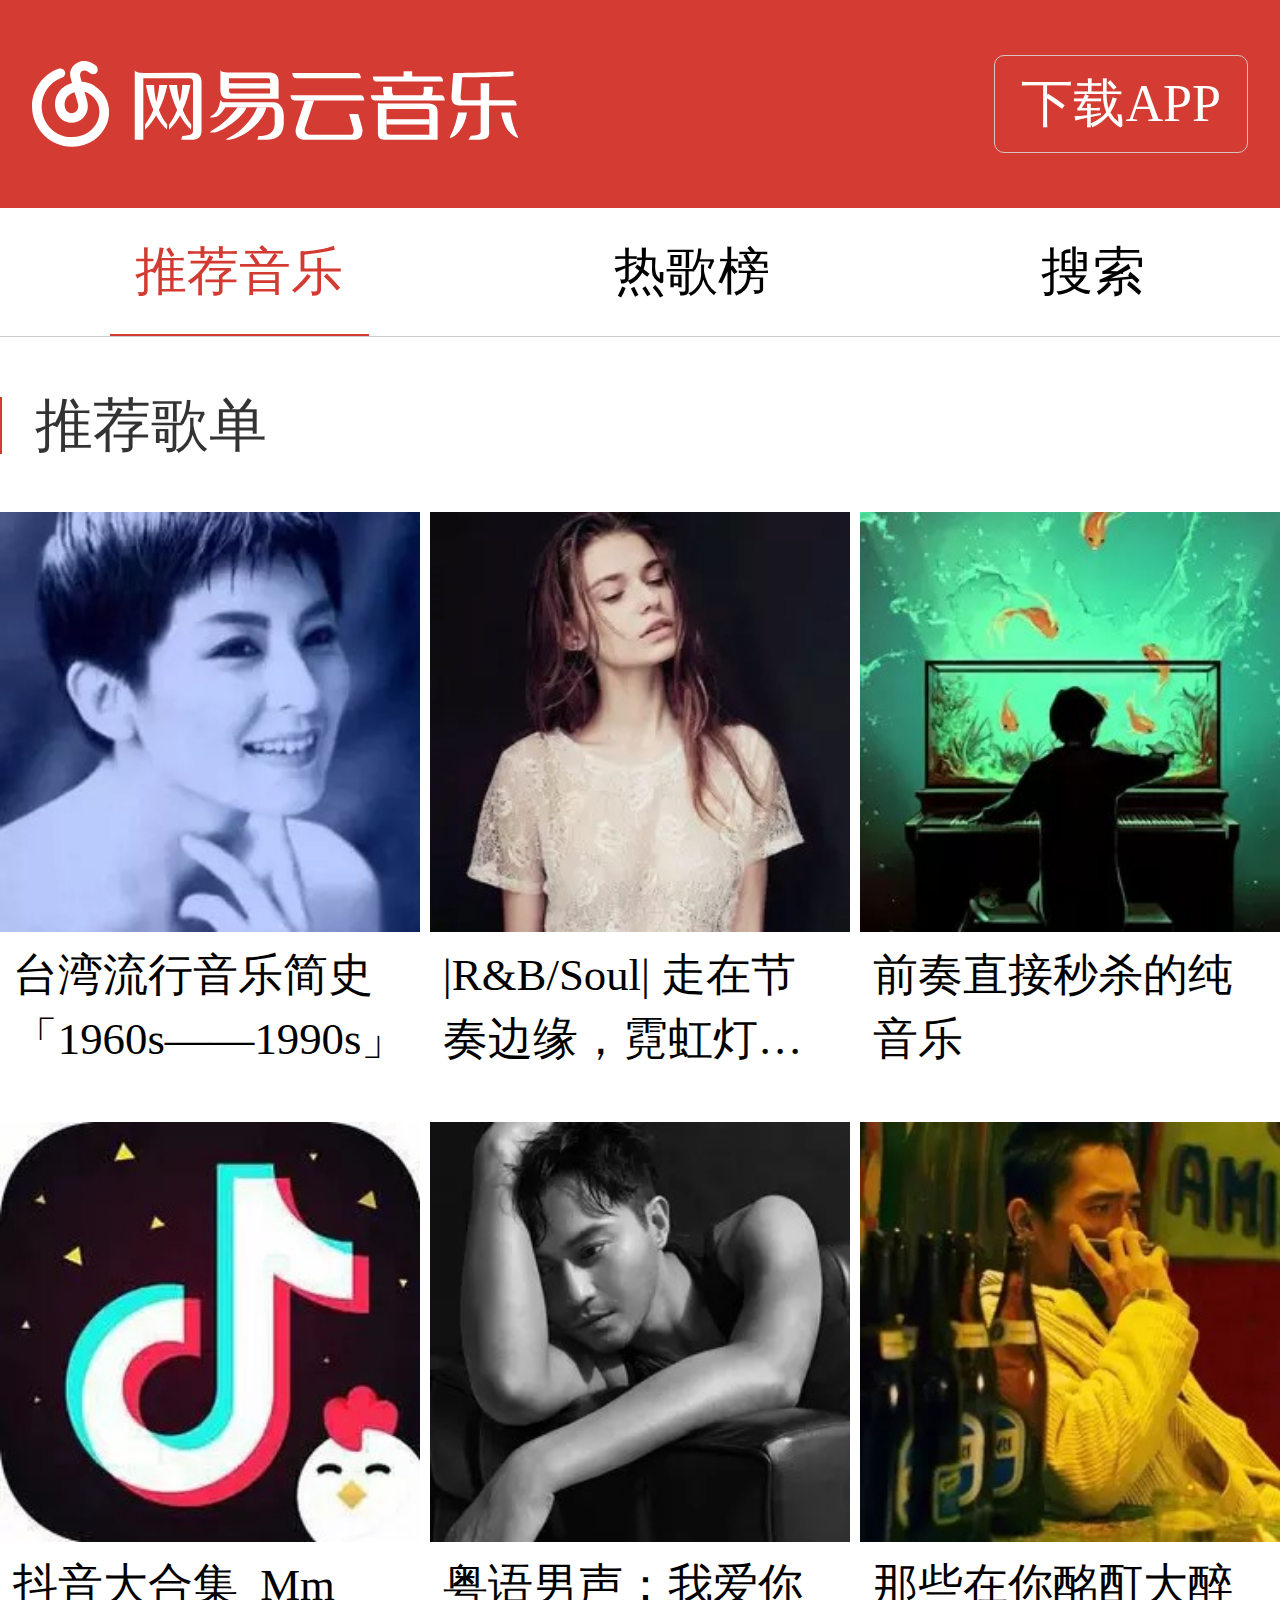
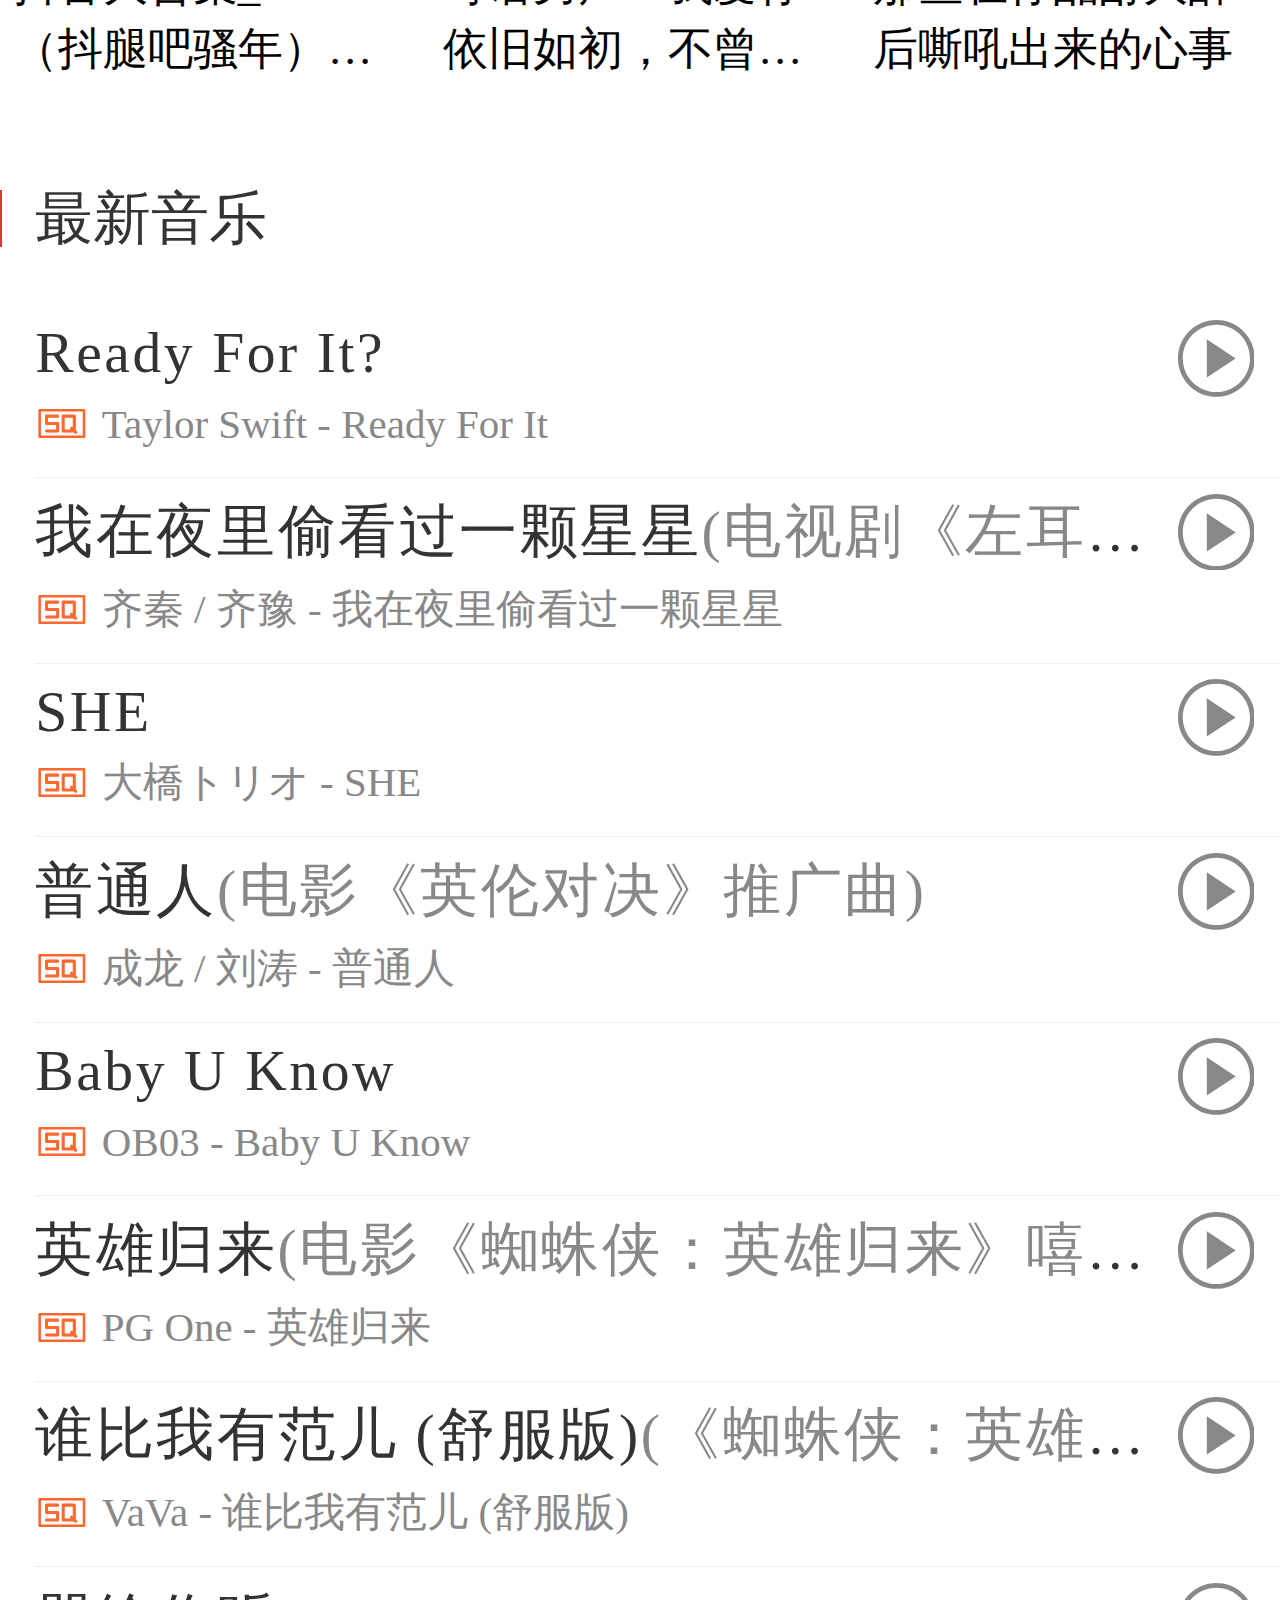
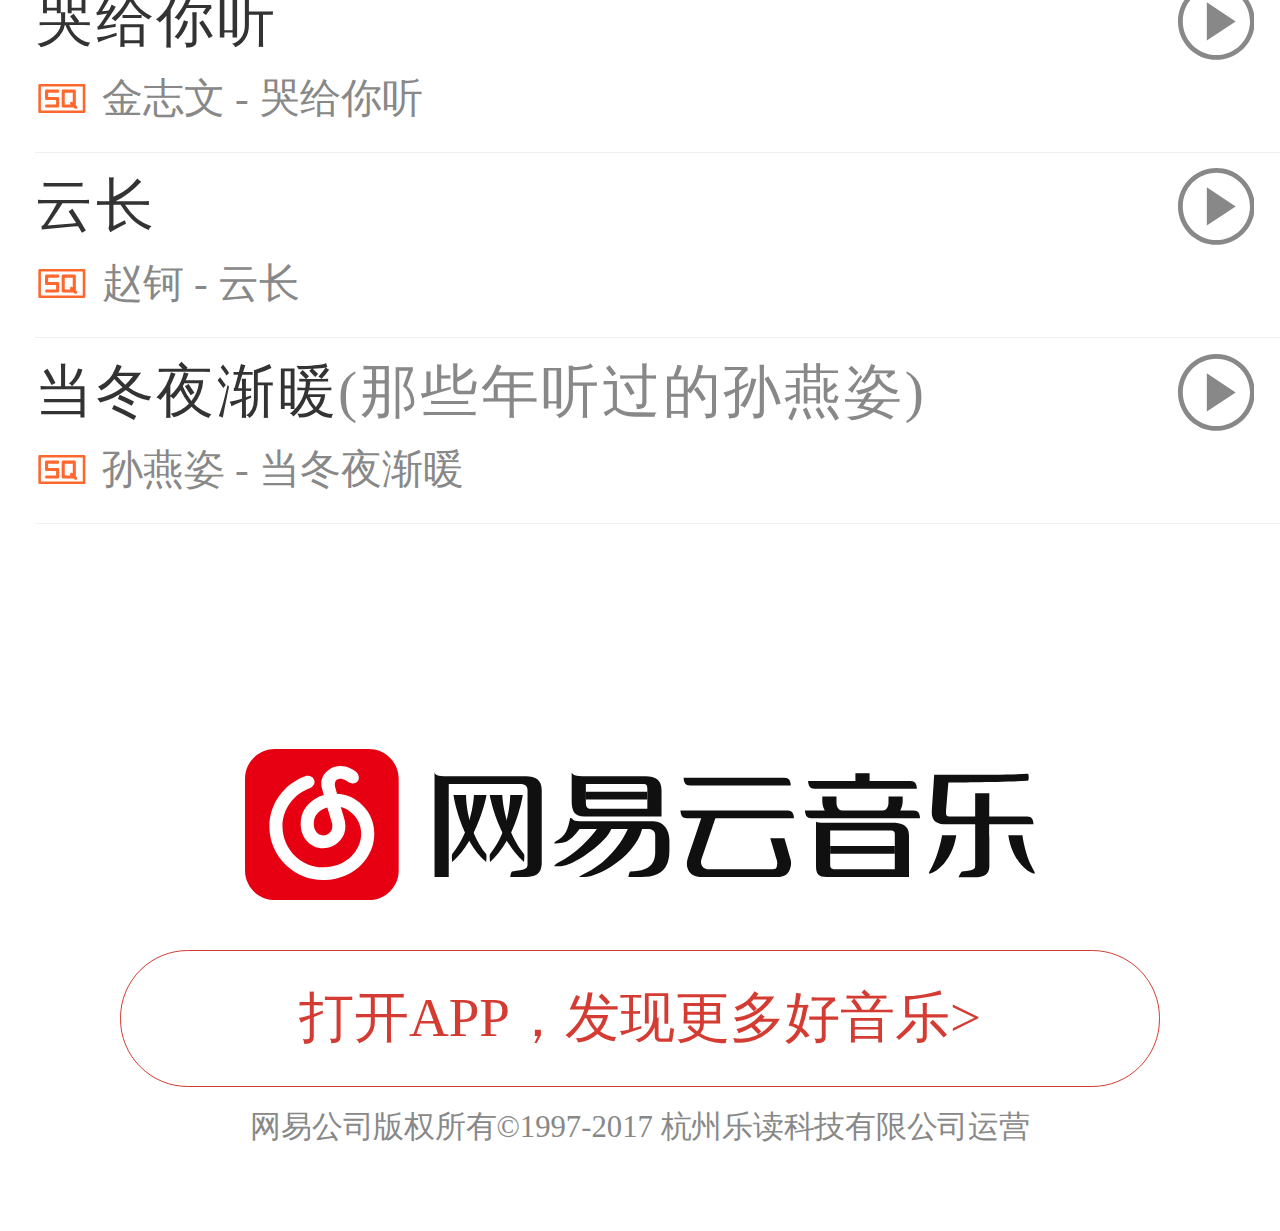
==== index/index.html @ 451f6887 "no jquery cdn" ====
<!DOCTYPE html>
<html lang="en">
<head>
    <meta charset="UTF-8">
    <meta name="viewport" content="width=device-width, initial-scale=1.0,user-scalable=no">
    <meta http-equiv="X-UA-Compatible" content="ie=edge">
    <title>music-app</title>
    <link rel="stylesheet" href="./index.css">
</head>
<body>
    <header>
    <div class="hometop">
        <svg class="topsvg" xmlns="http://www.w3.org/2000/svg" viewBox="0 0 284 50" data-reactid="6"><g fill="#fff" data-reactid="7"><path d="m36.37 14.412c-2.115-1.367-4.707-2.117-7.377-2.251l-.595-2.174.018.021c-.023-.064-.043-.127-.063-.189l-.176-.643c-.406-1.86.333-2.748.713-3.067.064-.048.131-.097.204-.145 1.74-1.154 4.218.695 4.357.804 1.1 1.055 3.112 1.315 4.198.236 1.098-1.091.836-3.132-.261-4.223-1.708-1.698-6.95-4.426-11.41-1.467-4.01 2.659-4.09 6.402-3.431 8.565l.8 2.927c-1.339.383-2.624.933-3.797 1.647-4.391 2.676-6.594 7.192-6.04 12.391.564 5.335 4.575 9.208 9.536 9.208 5.267 0 9.551-4.262 9.551-9.501-.071-1.251-.057-1.236-.226-2.354-.165-1.091-1.783-6.218-1.783-6.218.994.229 1.923.602 2.725 1.12 9.06 5.856 5.289 15.176 5.118 15.583-2.495 5.954-7.934 9.509-14.923 9.754-4.555.16-8.919-1.535-12.289-4.772-3.554-3.41-5.591-8.189-5.591-13.11 0-7.414 4.687-14.14 11.662-16.749 1.453-.542 2.625-2.087 1.822-3.881-.632-1.41-2.344-1.895-3.796-1.352-9.156 3.418-15.307 12.251-15.307 21.981 0 6.43 2.664 12.675 7.308 17.14 4.283 4.111 9.793 6.349 15.595 6.349.264 0 .529-.004.793-.014 9.142-.32 16.585-5.251 19.9-13.164 2.071-4.807 3.225-15.684-7.231-22.445m-9.396 12.139c0 2.157-1.764 3.911-3.933 3.911-2.407 0-3.734-2.179-3.949-4.204-.408-3.861 1.619-5.959 3.392-7.04.719-.438 1.509-.781 2.335-1.029 0 0 1.912 6.05 2.061 6.99.164 1.037.094 1.372.094 1.372" data-reactid="8"></path><path d="m80.12 40.04c0 0-.333-2.724 0-3.144 7.73-9.758 7.56-22.887 7.56-22.887h4.738c-.082.452-2.448 16.971-12.298 26.03" data-reactid="9"></path><path d="m92.85 40.04c0 0 .333-2.724 0-3.144-7.729-9.758-8.131-22.887-8.131-22.887h-4.739c.082.452 3.02 16.971 12.87 26.03" data-reactid="10"></path><path d="m66.12 40.04c0 0-.332-2.724 0-3.144 7.711-9.758 8.138-22.887 8.138-22.887h4.727c-.081.452-3.038 16.971-12.865 26.03" data-reactid="11"></path><path d="m78.82 40.04c0 0 .332-2.724 0-3.144-7.71-9.758-7.515-22.887-7.515-22.887h-4.728c.081.452 2.417 16.971 12.243 26.03" data-reactid="12"></path><path d="m93.1 6.82l-28.11.201c-3.618-.045-5-.822-5-2.01 0 .757 0 37.4 0 41.02l5-.006v-36h26c1.756 0 3 .17 3 2v29c0 1.688-1.27 2.27-6.06 2.818-.408.047-.708 2.188-.708 2.188h5.881c3.547 0 5.881-1.355 5.881-5.428v-28.351c.0001-4.072-2.333-5.428-5.88-5.428" data-reactid="13"></path><path d="m154.33 10.02h37.67c-.106-1.835-.617-3.01-2.354-3.01h-37.67c.106 1.833.618 3.01 2.354 3.01" data-reactid="14"></path><path d="m191.6 20.02h-40.624c.108 1.835.627 3.01 2.39 3.01h40.623c-.108-1.835-.628-3.01-2.389-3.01" data-reactid="15"></path><path fill-rule="evenodd" d="m232 37.03h-25.01v-3.01h25.01v3.01" data-reactid="16"></path><path d="m221.98 10.02v-3.996h-5v3.995h5" data-reactid="17"></path><path d="m237.61 9.03h-38.613c.107 1.816.623 2.979 2.376 2.979h38.614c-.107-1.817-.623-2.979-2.377-2.979" data-reactid="18"></path><path d="m238.62 20.05h-40.771c.106 1.835.619 3.01 2.363 3.01h40.771c-.107-1.836-.619-3.01-2.363-3.01" data-reactid="19"></path><path d="m192.76 39.03c-.751-2.811-2.252-8.094-2.252-8.094h-5.314c0 0 1.721 6.03 2.406 8.371.337 1.148.185 1.649.104 2.265-.21 1.587-.896 1.433-2.51 1.433h-23.03c-2.757 0-3.196-2.519-2.805-3.695 1.51-4.541 5.313-16.293 5.313-16.293h-5.313c0 0-3.673 11.45-5.153 16.01-.364 1.123-.271 2.446-.16 2.994.595 2.951 2.752 3.998 5.757 3.998h27.749c3 0 4.677-1.048 5.271-3.999.108-.549.332-1.493-.068-2.994" data-reactid="20"></path><path d="m230.34 24.87h-24.816c-2.188.021-3.546-.115-3.546-.602 0 0 0 14.237 0 17.453 0 4.063 1.755 4.212 5.317 4.212h29.545v-16.248c0-4.064-2.936-4.815-6.5-4.815m1.65 5.563v12.585h-22.665c-1.747 0-2.343-.427-2.343-1.798v-13.185h22.08c1.748 0 2.928-.157 2.928 1.198v1.2" data-reactid="21"></path><path d="m210.24 17.581v-.642-1.926h-5.235v1.926c0 1.534.444 3.056.974 4.086h7.02c-1.736 0-2.762-1.495-2.762-3.444" data-reactid="22"></path><path d="m233.98 16.939v-1.926h-5.236v1.926.642c0 1.949-1.023 3.444-2.764 3.444h7.03c.53-1.029.967-2.551.967-4.086" data-reactid="23"></path><path d="m261.99 13.02v28c0 1.704-.629 2.146-5.625 2.702-.426.047-1.377 2.285-1.377 2.285h6.276c3.407 0 5.726-.923 5.718-4.341-.018-8 0-28.638 0-28.638l-4.992-.008" data-reactid="24"></path><path d="m283.82 44.12c.38.664 0 .904 0 .904-3.755-.994-8.592-6.405-9.842-15h5.367c.0001 0 .891 7.844 4.475 14.1" data-reactid="25"></path><path fill-rule="evenodd" d="m138.98 16.02h-23.99v-2.994h23.99v2.994" data-reactid="26"></path><path d="m138.02 6.771h-22.663c-4.02 0-5.367-.559-5.367-1.76 0 .736 0 7.626 0 11.147 0 3.961 1.175 5.867 4.771 5.867h23.259 5.963v-9.974c0-3.961-2.367-5.28-5.963-5.28m.971 12.257h-21.648c-1.761 0-2.36-.543-2.36-2.253v-6.759h21.649c1.761 0 2.36-.02 2.36 1.69v7.322z" data-reactid="27"></path><path d="m120 27.05c-2.535 3.611-7.836 9.777-14.92 13.465-.411.214-1.535 1.204-1.182 1.204.738 0 .308 0 2.363 0 4.674 0 17.408-9.327 19.06-14.669h-5.318" data-reactid="28"></path><path d="m131.52 27.05c-2.977 7.094-9.188 14.377-17.283 18.05-.421.19-1.24.827-.887.827.886 0 1.33 0 1.773 0 5.411 0 19.244-8.176 21.715-18.881h-5.318" data-reactid="29"></path><path d="m147 31.62c0-4.074-2.461-7.6-6.01-7.6h-28c-1.267-.03-1.884.167-2.197-.548-.226-.516-.883-.452-.883-.452-.686 4.109-1.573 7.03-5.299 9.05-.159.07-.978.863-.441.905 1.038.079 2.656-.217 3.532-.453 2.042-.551 3.583-3.196 5.288-5.504h26c1.769.007 2.712.957 2.712 2.788v6.337c0 2.745-.478 7.693-9.3 7.693-.411 0-.708 2.188-.708 2.188h4.709c6.263 0 10.598-2.224 10.598-10.334v-4.072z" data-reactid="30"></path><path d="m280.64 22.968h-27.681c-1.758 0-2.786.011-2.65-1.763.145-1.885.884-11.729.884-11.729 2.38-.002 19.912-.12 29.595-.69.567-.033.575-2.796 0-2.76-10.47.648-34.798.995-34.798.995s-.693 9.675-.98 13.724c-.291 4.081 2.043 5.29 5.595 5.29h32.392c-.107-1.87-.619-3.067-2.357-3.067" data-reactid="31"></path><path d="m244.15 44.12c-.369.664 0 .904 0 .904 3.641-.994 8.617-6.405 9.83-15h-5.203c0 0-1.152 7.844-4.627 14.1" data-reactid="32"></path></g></svg>
        <a href="#" class="downloadApp">下载APP</a>
    </div>
    <nav class="sitenav">
        <ul>
            <li class="active"><span>推荐音乐</span></li>
            <li><span>热歌榜</span></li>
            <li><span>搜索</span></li>
        </ul>
    </nav>
</header>
    <section class="recommend">
        <h2>推荐歌单</h2>
        <ul>
            <li>
                <img src="./images/img-1.jpg" alt="">
                <p>台湾流行音乐简史「1960s——1990s」</p>
            </li>
            <li>
                <img src="./images/img-2.jpg" alt="">
                <p>|R&B/Soul| 走在节奏边缘，霓虹灯下——</p>
            </li>
            <li>
                <img src="./images/img-3.jpg" alt="">
                <p>前奏直接秒杀的纯音乐</p>
            </li>
            <li>
                <img src="./images/img-4.jpg" alt="">
                <p>抖音大合集_Mm（抖腿吧骚年）（持续更新）</p>
            </li>
            <li>
                <img src="./images/img-5.jpg" alt="">
                <p>粤语男声：我爱你依旧如初，不曾改变。</p>
            </li>
            <li>
                <img src="./images/img-6.jpg" alt="">
                <p>那些在你酩酊大醉后嘶吼出来的心事</p>
            </li>
        </ul>
    </section>
    <section class="latestMusic">
        <h2>最新音乐</h2>
        <div class="loading">
             <img src="./images/loading.gif" alt="">
        </div>
       
        <ul id="latestmusicList">
           <!-- <li>
                <h3>...Ready For It?</h3>
                <p>
                    <svg t="1504499575221" class="icon" style="" viewBox="0 0 1024 1024" version="1.1" xmlns="http://www.w3.org/2000/svg" p-id="2412" xmlns:xlink="http://www.w3.org/1999/xlink" width="4.2vw" height="6vw"><defs><style type="text/css"></style></defs><path d="M537.456788 684.682921l198.722994 0 18.48398 18.023492c5.709025 5.565762 13.102413 8.336876 20.490683 8.336876 7.636934 0 15.266705-2.962471 21.018709-8.859785 11.317767-11.607362 11.083429-30.191626-0.522909-41.509393l-17.499559-17.063631L778.150686 373.540532c0-16.210193-13.143345-29.352515-29.353538-29.352515L537.456788 344.188017c-16.210193 0-29.352515 13.143345-29.352515 29.352515l0 281.788851C508.104273 671.539576 521.246595 684.682921 537.456788 684.682921zM566.810327 402.893047l152.634306 0L719.444633 586.367755l-2.808976-2.739391c-11.611455-11.317767-30.193673-11.081383-41.509393 0.522909-11.317767 11.607362-11.083429 30.191626 0.522909 41.509393l0.323365 0.315178L566.810327 625.975844 566.810327 402.893047z" p-id="2413" fill="#FE672E"></path><path d="M220.442668 625.976868c-16.210193 0-29.352515 13.143345-29.352515 29.353538s13.143345 29.352515 29.352515 29.352515l211.342406 0c16.210193 0 29.352515-13.143345 29.352515-29.352515L461.137589 514.433422c0-16.210193-13.143345-29.353538-29.352515-29.353538L249.796206 485.079884l0-82.187861 181.989891 0c16.210193 0 29.352515-13.143345 29.352515-29.352515 0-16.210193-13.143345-29.352515-29.352515-29.352515L220.442668 344.186993c-16.210193 0-29.352515 13.143345-29.352515 29.352515l0 140.893914c0 16.210193 13.143345 29.352515 29.352515 29.352515l181.989891 0 0 82.189907L220.442668 625.975844z" p-id="2414" fill="#FE672E"></path><path d="M933.722904 236.364289 88.354304 236.364289c-13.508665 0-24.461111 10.952446-24.461111 24.461111L63.893192 768.045537c0 13.508665 10.952446 24.461111 24.461111 24.461111l845.367577 0c13.508665 0 24.461111-10.952446 24.461111-24.461111L958.182992 260.824377C958.182992 247.315712 947.230546 236.364289 933.722904 236.364289zM909.261793 743.584426 112.815415 743.584426 112.815415 285.285488l796.446377 0L909.261793 743.584426z" p-id="2415" fill="#FE672E"></path></svg>
                    <span class="singer">Taylor Swift - ...Ready For It?</span>
                </p>
                <a href="#">
                    <svg t="1504492168101" class="icon" style="" viewBox="0 0 1024 1024" version="1.1" xmlns="http://www.w3.org/2000/svg" p-id="2380" xmlns:xlink="http://www.w3.org/1999/xlink" width="6vw" height="6vw"><defs><style type="text/css"></style></defs><path d="M512 0C229.23 0 0 229.23 0 512c0 282.77 229.23 512 512 512s512-229.23 512-512C1024 229.23 794.771 0 512 0zM512 960C264.577 960 64 759.424 64 512S264.577 64 512 64s448 200.576 448 448S759.424 960 512 960z" p-id="2381" fill="#888888"></path><path d="M384 768 768.826 512 384 256Z" p-id="2382" fill="#888888"></path></svg>
                </a>
            </li> -->
             <!-- <li>
                <h3>我在夜里偷看过一颗星星<span>(电视剧《左耳》特别插曲)</span></h3>
                <p>
                    <svg t="1504499575221" class="icon" style="" viewBox="0 0 1024 1024" version="1.1" xmlns="http://www.w3.org/2000/svg" p-id="2412" xmlns:xlink="http://www.w3.org/1999/xlink" width="4.2vw" height="6vw"><defs><style type="text/css"></style></defs><path d="M537.456788 684.682921l198.722994 0 18.48398 18.023492c5.709025 5.565762 13.102413 8.336876 20.490683 8.336876 7.636934 0 15.266705-2.962471 21.018709-8.859785 11.317767-11.607362 11.083429-30.191626-0.522909-41.509393l-17.499559-17.063631L778.150686 373.540532c0-16.210193-13.143345-29.352515-29.353538-29.352515L537.456788 344.188017c-16.210193 0-29.352515 13.143345-29.352515 29.352515l0 281.788851C508.104273 671.539576 521.246595 684.682921 537.456788 684.682921zM566.810327 402.893047l152.634306 0L719.444633 586.367755l-2.808976-2.739391c-11.611455-11.317767-30.193673-11.081383-41.509393 0.522909-11.317767 11.607362-11.083429 30.191626 0.522909 41.509393l0.323365 0.315178L566.810327 625.975844 566.810327 402.893047z" p-id="2413" fill="#FE672E"></path><path d="M220.442668 625.976868c-16.210193 0-29.352515 13.143345-29.352515 29.353538s13.143345 29.352515 29.352515 29.352515l211.342406 0c16.210193 0 29.352515-13.143345 29.352515-29.352515L461.137589 514.433422c0-16.210193-13.143345-29.353538-29.352515-29.353538L249.796206 485.079884l0-82.187861 181.989891 0c16.210193 0 29.352515-13.143345 29.352515-29.352515 0-16.210193-13.143345-29.352515-29.352515-29.352515L220.442668 344.186993c-16.210193 0-29.352515 13.143345-29.352515 29.352515l0 140.893914c0 16.210193 13.143345 29.352515 29.352515 29.352515l181.989891 0 0 82.189907L220.442668 625.975844z" p-id="2414" fill="#FE672E"></path><path d="M933.722904 236.364289 88.354304 236.364289c-13.508665 0-24.461111 10.952446-24.461111 24.461111L63.893192 768.045537c0 13.508665 10.952446 24.461111 24.461111 24.461111l845.367577 0c13.508665 0 24.461111-10.952446 24.461111-24.461111L958.182992 260.824377C958.182992 247.315712 947.230546 236.364289 933.722904 236.364289zM909.261793 743.584426 112.815415 743.584426 112.815415 285.285488l796.446377 0L909.261793 743.584426z" p-id="2415" fill="#FE672E"></path></svg>
                    <span class="singer">齐秦 / 齐豫 - 我在夜里偷看过一颗星星</span>
                </p>
                <a href="#">
                    <svg t="1504492168101" class="icon" style="" viewBox="0 0 1024 1024" version="1.1" xmlns="http://www.w3.org/2000/svg" p-id="2380" xmlns:xlink="http://www.w3.org/1999/xlink" width="6vw" height="6vw"><defs><style type="text/css"></style></defs><path d="M512 0C229.23 0 0 229.23 0 512c0 282.77 229.23 512 512 512s512-229.23 512-512C1024 229.23 794.771 0 512 0zM512 960C264.577 960 64 759.424 64 512S264.577 64 512 64s448 200.576 448 448S759.424 960 512 960z" p-id="2381" fill="#888888"></path><path d="M384 768 768.826 512 384 256Z" p-id="2382" fill="#888888"></path></svg>
                </a>
            </li>
            <li>
                <h3>SHE</h3>
                <p>
                    <svg t="1504499575221" class="icon" style="" viewBox="0 0 1024 1024" version="1.1" xmlns="http://www.w3.org/2000/svg" p-id="2412" xmlns:xlink="http://www.w3.org/1999/xlink" width="4.2vw" height="6vw"><defs><style type="text/css"></style></defs><path d="M537.456788 684.682921l198.722994 0 18.48398 18.023492c5.709025 5.565762 13.102413 8.336876 20.490683 8.336876 7.636934 0 15.266705-2.962471 21.018709-8.859785 11.317767-11.607362 11.083429-30.191626-0.522909-41.509393l-17.499559-17.063631L778.150686 373.540532c0-16.210193-13.143345-29.352515-29.353538-29.352515L537.456788 344.188017c-16.210193 0-29.352515 13.143345-29.352515 29.352515l0 281.788851C508.104273 671.539576 521.246595 684.682921 537.456788 684.682921zM566.810327 402.893047l152.634306 0L719.444633 586.367755l-2.808976-2.739391c-11.611455-11.317767-30.193673-11.081383-41.509393 0.522909-11.317767 11.607362-11.083429 30.191626 0.522909 41.509393l0.323365 0.315178L566.810327 625.975844 566.810327 402.893047z" p-id="2413" fill="#FE672E"></path><path d="M220.442668 625.976868c-16.210193 0-29.352515 13.143345-29.352515 29.353538s13.143345 29.352515 29.352515 29.352515l211.342406 0c16.210193 0 29.352515-13.143345 29.352515-29.352515L461.137589 514.433422c0-16.210193-13.143345-29.353538-29.352515-29.353538L249.796206 485.079884l0-82.187861 181.989891 0c16.210193 0 29.352515-13.143345 29.352515-29.352515 0-16.210193-13.143345-29.352515-29.352515-29.352515L220.442668 344.186993c-16.210193 0-29.352515 13.143345-29.352515 29.352515l0 140.893914c0 16.210193 13.143345 29.352515 29.352515 29.352515l181.989891 0 0 82.189907L220.442668 625.975844z" p-id="2414" fill="#FE672E"></path><path d="M933.722904 236.364289 88.354304 236.364289c-13.508665 0-24.461111 10.952446-24.461111 24.461111L63.893192 768.045537c0 13.508665 10.952446 24.461111 24.461111 24.461111l845.367577 0c13.508665 0 24.461111-10.952446 24.461111-24.461111L958.182992 260.824377C958.182992 247.315712 947.230546 236.364289 933.722904 236.364289zM909.261793 743.584426 112.815415 743.584426 112.815415 285.285488l796.446377 0L909.261793 743.584426z" p-id="2415" fill="#FE672E"></path></svg>
                    <span class="singer">大橋トリオ - SHE</span>
                </p>
                <a href="#">
                    <svg t="1504492168101" class="icon" style="" viewBox="0 0 1024 1024" version="1.1" xmlns="http://www.w3.org/2000/svg" p-id="2380" xmlns:xlink="http://www.w3.org/1999/xlink" width="6vw" height="6vw"><defs><style type="text/css"></style></defs><path d="M512 0C229.23 0 0 229.23 0 512c0 282.77 229.23 512 512 512s512-229.23 512-512C1024 229.23 794.771 0 512 0zM512 960C264.577 960 64 759.424 64 512S264.577 64 512 64s448 200.576 448 448S759.424 960 512 960z" p-id="2381" fill="#888888"></path><path d="M384 768 768.826 512 384 256Z" p-id="2382" fill="#888888"></path></svg>
                </a>
            </li>
            <li>
                <h3>普通人<span>(电影《英伦对决》推广曲)</span></h3>
                <p>
                    <svg t="1504499575221" class="icon" style="" viewBox="0 0 1024 1024" version="1.1" xmlns="http://www.w3.org/2000/svg" p-id="2412" xmlns:xlink="http://www.w3.org/1999/xlink" width="4.2vw" height="6vw"><defs><style type="text/css"></style></defs><path d="M537.456788 684.682921l198.722994 0 18.48398 18.023492c5.709025 5.565762 13.102413 8.336876 20.490683 8.336876 7.636934 0 15.266705-2.962471 21.018709-8.859785 11.317767-11.607362 11.083429-30.191626-0.522909-41.509393l-17.499559-17.063631L778.150686 373.540532c0-16.210193-13.143345-29.352515-29.353538-29.352515L537.456788 344.188017c-16.210193 0-29.352515 13.143345-29.352515 29.352515l0 281.788851C508.104273 671.539576 521.246595 684.682921 537.456788 684.682921zM566.810327 402.893047l152.634306 0L719.444633 586.367755l-2.808976-2.739391c-11.611455-11.317767-30.193673-11.081383-41.509393 0.522909-11.317767 11.607362-11.083429 30.191626 0.522909 41.509393l0.323365 0.315178L566.810327 625.975844 566.810327 402.893047z" p-id="2413" fill="#FE672E"></path><path d="M220.442668 625.976868c-16.210193 0-29.352515 13.143345-29.352515 29.353538s13.143345 29.352515 29.352515 29.352515l211.342406 0c16.210193 0 29.352515-13.143345 29.352515-29.352515L461.137589 514.433422c0-16.210193-13.143345-29.353538-29.352515-29.353538L249.796206 485.079884l0-82.187861 181.989891 0c16.210193 0 29.352515-13.143345 29.352515-29.352515 0-16.210193-13.143345-29.352515-29.352515-29.352515L220.442668 344.186993c-16.210193 0-29.352515 13.143345-29.352515 29.352515l0 140.893914c0 16.210193 13.143345 29.352515 29.352515 29.352515l181.989891 0 0 82.189907L220.442668 625.975844z" p-id="2414" fill="#FE672E"></path><path d="M933.722904 236.364289 88.354304 236.364289c-13.508665 0-24.461111 10.952446-24.461111 24.461111L63.893192 768.045537c0 13.508665 10.952446 24.461111 24.461111 24.461111l845.367577 0c13.508665 0 24.461111-10.952446 24.461111-24.461111L958.182992 260.824377C958.182992 247.315712 947.230546 236.364289 933.722904 236.364289zM909.261793 743.584426 112.815415 743.584426 112.815415 285.285488l796.446377 0L909.261793 743.584426z" p-id="2415" fill="#FE672E"></path></svg>
                    <span class="singer">成龙 / 刘涛 - 普通人</span>
                </p>
                <a href="">
                    <svg t="1504492168101" class="icon" style="" viewBox="0 0 1024 1024" version="1.1" xmlns="http://www.w3.org/2000/svg" p-id="2380" xmlns:xlink="http://www.w3.org/1999/xlink" width="6vw" height="6vw"><defs><style type="text/css"></style></defs><path d="M512 0C229.23 0 0 229.23 0 512c0 282.77 229.23 512 512 512s512-229.23 512-512C1024 229.23 794.771 0 512 0zM512 960C264.577 960 64 759.424 64 512S264.577 64 512 64s448 200.576 448 448S759.424 960 512 960z" p-id="2381" fill="#888888"></path><path d="M384 768 768.826 512 384 256Z" p-id="2382" fill="#888888"></path></svg>
                </a>
            </li>
            <li>
                <h3>Baby U Know</h3>
                <p>
                    <svg t="1504499575221" class="icon" style="" viewBox="0 0 1024 1024" version="1.1" xmlns="http://www.w3.org/2000/svg" p-id="2412" xmlns:xlink="http://www.w3.org/1999/xlink" width="4.2vw" height="6vw"><defs><style type="text/css"></style></defs><path d="M537.456788 684.682921l198.722994 0 18.48398 18.023492c5.709025 5.565762 13.102413 8.336876 20.490683 8.336876 7.636934 0 15.266705-2.962471 21.018709-8.859785 11.317767-11.607362 11.083429-30.191626-0.522909-41.509393l-17.499559-17.063631L778.150686 373.540532c0-16.210193-13.143345-29.352515-29.353538-29.352515L537.456788 344.188017c-16.210193 0-29.352515 13.143345-29.352515 29.352515l0 281.788851C508.104273 671.539576 521.246595 684.682921 537.456788 684.682921zM566.810327 402.893047l152.634306 0L719.444633 586.367755l-2.808976-2.739391c-11.611455-11.317767-30.193673-11.081383-41.509393 0.522909-11.317767 11.607362-11.083429 30.191626 0.522909 41.509393l0.323365 0.315178L566.810327 625.975844 566.810327 402.893047z" p-id="2413" fill="#FE672E"></path><path d="M220.442668 625.976868c-16.210193 0-29.352515 13.143345-29.352515 29.353538s13.143345 29.352515 29.352515 29.352515l211.342406 0c16.210193 0 29.352515-13.143345 29.352515-29.352515L461.137589 514.433422c0-16.210193-13.143345-29.353538-29.352515-29.353538L249.796206 485.079884l0-82.187861 181.989891 0c16.210193 0 29.352515-13.143345 29.352515-29.352515 0-16.210193-13.143345-29.352515-29.352515-29.352515L220.442668 344.186993c-16.210193 0-29.352515 13.143345-29.352515 29.352515l0 140.893914c0 16.210193 13.143345 29.352515 29.352515 29.352515l181.989891 0 0 82.189907L220.442668 625.975844z" p-id="2414" fill="#FE672E"></path><path d="M933.722904 236.364289 88.354304 236.364289c-13.508665 0-24.461111 10.952446-24.461111 24.461111L63.893192 768.045537c0 13.508665 10.952446 24.461111 24.461111 24.461111l845.367577 0c13.508665 0 24.461111-10.952446 24.461111-24.461111L958.182992 260.824377C958.182992 247.315712 947.230546 236.364289 933.722904 236.364289zM909.261793 743.584426 112.815415 743.584426 112.815415 285.285488l796.446377 0L909.261793 743.584426z" p-id="2415" fill="#FE672E"></path></svg>
                    <span class="singer">OB03 - Baby U Know</span>
                </p>
                <a href="#">
                    <svg t="1504492168101" class="icon" style="" viewBox="0 0 1024 1024" version="1.1" xmlns="http://www.w3.org/2000/svg" p-id="2380" xmlns:xlink="http://www.w3.org/1999/xlink" width="6vw" height="6vw"><defs><style type="text/css"></style></defs><path d="M512 0C229.23 0 0 229.23 0 512c0 282.77 229.23 512 512 512s512-229.23 512-512C1024 229.23 794.771 0 512 0zM512 960C264.577 960 64 759.424 64 512S264.577 64 512 64s448 200.576 448 448S759.424 960 512 960z" p-id="2381" fill="#888888"></path><path d="M384 768 768.826 512 384 256Z" p-id="2382" fill="#888888"></path></svg>
                </a>
            </li>
            <li>
                <h3>英雄归来<span>(电影《蜘蛛侠：英雄归来》嘻哈曲)</span></h3>
                <p>
                    <svg t="1504499575221" class="icon" style="" viewBox="0 0 1024 1024" version="1.1" xmlns="http://www.w3.org/2000/svg" p-id="2412" xmlns:xlink="http://www.w3.org/1999/xlink" width="4.2vw" height="6vw"><defs><style type="text/css"></style></defs><path d="M537.456788 684.682921l198.722994 0 18.48398 18.023492c5.709025 5.565762 13.102413 8.336876 20.490683 8.336876 7.636934 0 15.266705-2.962471 21.018709-8.859785 11.317767-11.607362 11.083429-30.191626-0.522909-41.509393l-17.499559-17.063631L778.150686 373.540532c0-16.210193-13.143345-29.352515-29.353538-29.352515L537.456788 344.188017c-16.210193 0-29.352515 13.143345-29.352515 29.352515l0 281.788851C508.104273 671.539576 521.246595 684.682921 537.456788 684.682921zM566.810327 402.893047l152.634306 0L719.444633 586.367755l-2.808976-2.739391c-11.611455-11.317767-30.193673-11.081383-41.509393 0.522909-11.317767 11.607362-11.083429 30.191626 0.522909 41.509393l0.323365 0.315178L566.810327 625.975844 566.810327 402.893047z" p-id="2413" fill="#FE672E"></path><path d="M220.442668 625.976868c-16.210193 0-29.352515 13.143345-29.352515 29.353538s13.143345 29.352515 29.352515 29.352515l211.342406 0c16.210193 0 29.352515-13.143345 29.352515-29.352515L461.137589 514.433422c0-16.210193-13.143345-29.353538-29.352515-29.353538L249.796206 485.079884l0-82.187861 181.989891 0c16.210193 0 29.352515-13.143345 29.352515-29.352515 0-16.210193-13.143345-29.352515-29.352515-29.352515L220.442668 344.186993c-16.210193 0-29.352515 13.143345-29.352515 29.352515l0 140.893914c0 16.210193 13.143345 29.352515 29.352515 29.352515l181.989891 0 0 82.189907L220.442668 625.975844z" p-id="2414" fill="#FE672E"></path><path d="M933.722904 236.364289 88.354304 236.364289c-13.508665 0-24.461111 10.952446-24.461111 24.461111L63.893192 768.045537c0 13.508665 10.952446 24.461111 24.461111 24.461111l845.367577 0c13.508665 0 24.461111-10.952446 24.461111-24.461111L958.182992 260.824377C958.182992 247.315712 947.230546 236.364289 933.722904 236.364289zM909.261793 743.584426 112.815415 743.584426 112.815415 285.285488l796.446377 0L909.261793 743.584426z" p-id="2415" fill="#FE672E"></path></svg>
                    <span class="singer">PG One - 英雄归来</span>
                </p>
                <a href="#">
                    <svg t="1504492168101" class="icon" style="" viewBox="0 0 1024 1024" version="1.1" xmlns="http://www.w3.org/2000/svg" p-id="2380" xmlns:xlink="http://www.w3.org/1999/xlink" width="6vw" height="6vw"><defs><style type="text/css"></style></defs><path d="M512 0C229.23 0 0 229.23 0 512c0 282.77 229.23 512 512 512s512-229.23 512-512C1024 229.23 794.771 0 512 0zM512 960C264.577 960 64 759.424 64 512S264.577 64 512 64s448 200.576 448 448S759.424 960 512 960z" p-id="2381" fill="#888888"></path><path d="M384 768 768.826 512 384 256Z" p-id="2382" fill="#888888"></path></svg>
                </a>
            </li>
            <li>
                <h3>谁比我有范儿 (舒服版)<span>(《蜘蛛侠：英雄归来》嘻哈曲)</span></h3>
                <p>
                    <svg t="1504499575221" class="icon" style="" viewBox="0 0 1024 1024" version="1.1" xmlns="http://www.w3.org/2000/svg" p-id="2412" xmlns:xlink="http://www.w3.org/1999/xlink" width="4.2vw" height="6vw"><defs><style type="text/css"></style></defs><path d="M537.456788 684.682921l198.722994 0 18.48398 18.023492c5.709025 5.565762 13.102413 8.336876 20.490683 8.336876 7.636934 0 15.266705-2.962471 21.018709-8.859785 11.317767-11.607362 11.083429-30.191626-0.522909-41.509393l-17.499559-17.063631L778.150686 373.540532c0-16.210193-13.143345-29.352515-29.353538-29.352515L537.456788 344.188017c-16.210193 0-29.352515 13.143345-29.352515 29.352515l0 281.788851C508.104273 671.539576 521.246595 684.682921 537.456788 684.682921zM566.810327 402.893047l152.634306 0L719.444633 586.367755l-2.808976-2.739391c-11.611455-11.317767-30.193673-11.081383-41.509393 0.522909-11.317767 11.607362-11.083429 30.191626 0.522909 41.509393l0.323365 0.315178L566.810327 625.975844 566.810327 402.893047z" p-id="2413" fill="#FE672E"></path><path d="M220.442668 625.976868c-16.210193 0-29.352515 13.143345-29.352515 29.353538s13.143345 29.352515 29.352515 29.352515l211.342406 0c16.210193 0 29.352515-13.143345 29.352515-29.352515L461.137589 514.433422c0-16.210193-13.143345-29.353538-29.352515-29.353538L249.796206 485.079884l0-82.187861 181.989891 0c16.210193 0 29.352515-13.143345 29.352515-29.352515 0-16.210193-13.143345-29.352515-29.352515-29.352515L220.442668 344.186993c-16.210193 0-29.352515 13.143345-29.352515 29.352515l0 140.893914c0 16.210193 13.143345 29.352515 29.352515 29.352515l181.989891 0 0 82.189907L220.442668 625.975844z" p-id="2414" fill="#FE672E"></path><path d="M933.722904 236.364289 88.354304 236.364289c-13.508665 0-24.461111 10.952446-24.461111 24.461111L63.893192 768.045537c0 13.508665 10.952446 24.461111 24.461111 24.461111l845.367577 0c13.508665 0 24.461111-10.952446 24.461111-24.461111L958.182992 260.824377C958.182992 247.315712 947.230546 236.364289 933.722904 236.364289zM909.261793 743.584426 112.815415 743.584426 112.815415 285.285488l796.446377 0L909.261793 743.584426z" p-id="2415" fill="#FE672E"></path></svg>
                    <span class="singer">VaVa - 谁比我有范儿 (舒服版)</span>
                </p>
                <a href="#">
                    <svg t="1504492168101" class="icon" style="" viewBox="0 0 1024 1024" version="1.1" xmlns="http://www.w3.org/2000/svg" p-id="2380" xmlns:xlink="http://www.w3.org/1999/xlink" width="6vw" height="6vw"><defs><style type="text/css"></style></defs><path d="M512 0C229.23 0 0 229.23 0 512c0 282.77 229.23 512 512 512s512-229.23 512-512C1024 229.23 794.771 0 512 0zM512 960C264.577 960 64 759.424 64 512S264.577 64 512 64s448 200.576 448 448S759.424 960 512 960z" p-id="2381" fill="#888888"></path><path d="M384 768 768.826 512 384 256Z" p-id="2382" fill="#888888"></path></svg>
                </a>
            </li>
            <li>
                <h3>哭给你听</h3>
                <p>
                    <svg t="1504499575221" class="icon" style="" viewBox="0 0 1024 1024" version="1.1" xmlns="http://www.w3.org/2000/svg" p-id="2412" xmlns:xlink="http://www.w3.org/1999/xlink" width="4.2vw" height="6vw"><defs><style type="text/css"></style></defs><path d="M537.456788 684.682921l198.722994 0 18.48398 18.023492c5.709025 5.565762 13.102413 8.336876 20.490683 8.336876 7.636934 0 15.266705-2.962471 21.018709-8.859785 11.317767-11.607362 11.083429-30.191626-0.522909-41.509393l-17.499559-17.063631L778.150686 373.540532c0-16.210193-13.143345-29.352515-29.353538-29.352515L537.456788 344.188017c-16.210193 0-29.352515 13.143345-29.352515 29.352515l0 281.788851C508.104273 671.539576 521.246595 684.682921 537.456788 684.682921zM566.810327 402.893047l152.634306 0L719.444633 586.367755l-2.808976-2.739391c-11.611455-11.317767-30.193673-11.081383-41.509393 0.522909-11.317767 11.607362-11.083429 30.191626 0.522909 41.509393l0.323365 0.315178L566.810327 625.975844 566.810327 402.893047z" p-id="2413" fill="#FE672E"></path><path d="M220.442668 625.976868c-16.210193 0-29.352515 13.143345-29.352515 29.353538s13.143345 29.352515 29.352515 29.352515l211.342406 0c16.210193 0 29.352515-13.143345 29.352515-29.352515L461.137589 514.433422c0-16.210193-13.143345-29.353538-29.352515-29.353538L249.796206 485.079884l0-82.187861 181.989891 0c16.210193 0 29.352515-13.143345 29.352515-29.352515 0-16.210193-13.143345-29.352515-29.352515-29.352515L220.442668 344.186993c-16.210193 0-29.352515 13.143345-29.352515 29.352515l0 140.893914c0 16.210193 13.143345 29.352515 29.352515 29.352515l181.989891 0 0 82.189907L220.442668 625.975844z" p-id="2414" fill="#FE672E"></path><path d="M933.722904 236.364289 88.354304 236.364289c-13.508665 0-24.461111 10.952446-24.461111 24.461111L63.893192 768.045537c0 13.508665 10.952446 24.461111 24.461111 24.461111l845.367577 0c13.508665 0 24.461111-10.952446 24.461111-24.461111L958.182992 260.824377C958.182992 247.315712 947.230546 236.364289 933.722904 236.364289zM909.261793 743.584426 112.815415 743.584426 112.815415 285.285488l796.446377 0L909.261793 743.584426z" p-id="2415" fill="#FE672E"></path></svg>
                    <span class="singer">金志文 - 哭给你听</span>
                </p>
                <a href="#">
                    <svg t="1504492168101" class="icon" style="" viewBox="0 0 1024 1024" version="1.1" xmlns="http://www.w3.org/2000/svg" p-id="2380" xmlns:xlink="http://www.w3.org/1999/xlink" width="6vw" height="6vw"><defs><style type="text/css"></style></defs><path d="M512 0C229.23 0 0 229.23 0 512c0 282.77 229.23 512 512 512s512-229.23 512-512C1024 229.23 794.771 0 512 0zM512 960C264.577 960 64 759.424 64 512S264.577 64 512 64s448 200.576 448 448S759.424 960 512 960z" p-id="2381" fill="#888888"></path><path d="M384 768 768.826 512 384 256Z" p-id="2382" fill="#888888"></path></svg>
                </a>
            </li>
            <li>
                <h3>云长</h3>
                <p>
                    <svg t="1504499575221" class="icon" style="" viewBox="0 0 1024 1024" version="1.1" xmlns="http://www.w3.org/2000/svg" p-id="2412" xmlns:xlink="http://www.w3.org/1999/xlink" width="4.2vw" height="6vw"><defs><style type="text/css"></style></defs><path d="M537.456788 684.682921l198.722994 0 18.48398 18.023492c5.709025 5.565762 13.102413 8.336876 20.490683 8.336876 7.636934 0 15.266705-2.962471 21.018709-8.859785 11.317767-11.607362 11.083429-30.191626-0.522909-41.509393l-17.499559-17.063631L778.150686 373.540532c0-16.210193-13.143345-29.352515-29.353538-29.352515L537.456788 344.188017c-16.210193 0-29.352515 13.143345-29.352515 29.352515l0 281.788851C508.104273 671.539576 521.246595 684.682921 537.456788 684.682921zM566.810327 402.893047l152.634306 0L719.444633 586.367755l-2.808976-2.739391c-11.611455-11.317767-30.193673-11.081383-41.509393 0.522909-11.317767 11.607362-11.083429 30.191626 0.522909 41.509393l0.323365 0.315178L566.810327 625.975844 566.810327 402.893047z" p-id="2413" fill="#FE672E"></path><path d="M220.442668 625.976868c-16.210193 0-29.352515 13.143345-29.352515 29.353538s13.143345 29.352515 29.352515 29.352515l211.342406 0c16.210193 0 29.352515-13.143345 29.352515-29.352515L461.137589 514.433422c0-16.210193-13.143345-29.353538-29.352515-29.353538L249.796206 485.079884l0-82.187861 181.989891 0c16.210193 0 29.352515-13.143345 29.352515-29.352515 0-16.210193-13.143345-29.352515-29.352515-29.352515L220.442668 344.186993c-16.210193 0-29.352515 13.143345-29.352515 29.352515l0 140.893914c0 16.210193 13.143345 29.352515 29.352515 29.352515l181.989891 0 0 82.189907L220.442668 625.975844z" p-id="2414" fill="#FE672E"></path><path d="M933.722904 236.364289 88.354304 236.364289c-13.508665 0-24.461111 10.952446-24.461111 24.461111L63.893192 768.045537c0 13.508665 10.952446 24.461111 24.461111 24.461111l845.367577 0c13.508665 0 24.461111-10.952446 24.461111-24.461111L958.182992 260.824377C958.182992 247.315712 947.230546 236.364289 933.722904 236.364289zM909.261793 743.584426 112.815415 743.584426 112.815415 285.285488l796.446377 0L909.261793 743.584426z" p-id="2415" fill="#FE672E"></path></svg>
                    <span class="singer">赵钶 - 云长</span>
                </p>
                <a href="#">
                    <svg t="1504492168101" class="icon" style="" viewBox="0 0 1024 1024" version="1.1" xmlns="http://www.w3.org/2000/svg" p-id="2380" xmlns:xlink="http://www.w3.org/1999/xlink" width="6vw" height="6vw"><defs><style type="text/css"></style></defs><path d="M512 0C229.23 0 0 229.23 0 512c0 282.77 229.23 512 512 512s512-229.23 512-512C1024 229.23 794.771 0 512 0zM512 960C264.577 960 64 759.424 64 512S264.577 64 512 64s448 200.576 448 448S759.424 960 512 960z" p-id="2381" fill="#888888"></path><path d="M384 768 768.826 512 384 256Z" p-id="2382" fill="#888888"></path></svg>
                </a>
            </li>
            <li>
                <h3>青春遗言<span>(电影《会痛的十七岁》主题曲)</span></h3>
                <p>
                    <svg t="1504499575221" class="icon" style="" viewBox="0 0 1024 1024" version="1.1" xmlns="http://www.w3.org/2000/svg" p-id="2412" xmlns:xlink="http://www.w3.org/1999/xlink" width="4.2vw" height="6vw"><defs><style type="text/css"></style></defs><path d="M537.456788 684.682921l198.722994 0 18.48398 18.023492c5.709025 5.565762 13.102413 8.336876 20.490683 8.336876 7.636934 0 15.266705-2.962471 21.018709-8.859785 11.317767-11.607362 11.083429-30.191626-0.522909-41.509393l-17.499559-17.063631L778.150686 373.540532c0-16.210193-13.143345-29.352515-29.353538-29.352515L537.456788 344.188017c-16.210193 0-29.352515 13.143345-29.352515 29.352515l0 281.788851C508.104273 671.539576 521.246595 684.682921 537.456788 684.682921zM566.810327 402.893047l152.634306 0L719.444633 586.367755l-2.808976-2.739391c-11.611455-11.317767-30.193673-11.081383-41.509393 0.522909-11.317767 11.607362-11.083429 30.191626 0.522909 41.509393l0.323365 0.315178L566.810327 625.975844 566.810327 402.893047z" p-id="2413" fill="#FE672E"></path><path d="M220.442668 625.976868c-16.210193 0-29.352515 13.143345-29.352515 29.353538s13.143345 29.352515 29.352515 29.352515l211.342406 0c16.210193 0 29.352515-13.143345 29.352515-29.352515L461.137589 514.433422c0-16.210193-13.143345-29.353538-29.352515-29.353538L249.796206 485.079884l0-82.187861 181.989891 0c16.210193 0 29.352515-13.143345 29.352515-29.352515 0-16.210193-13.143345-29.352515-29.352515-29.352515L220.442668 344.186993c-16.210193 0-29.352515 13.143345-29.352515 29.352515l0 140.893914c0 16.210193 13.143345 29.352515 29.352515 29.352515l181.989891 0 0 82.189907L220.442668 625.975844z" p-id="2414" fill="#FE672E"></path><path d="M933.722904 236.364289 88.354304 236.364289c-13.508665 0-24.461111 10.952446-24.461111 24.461111L63.893192 768.045537c0 13.508665 10.952446 24.461111 24.461111 24.461111l845.367577 0c13.508665 0 24.461111-10.952446 24.461111-24.461111L958.182992 260.824377C958.182992 247.315712 947.230546 236.364289 933.722904 236.364289zM909.261793 743.584426 112.815415 743.584426 112.815415 285.285488l796.446377 0L909.261793 743.584426z" p-id="2415" fill="#FE672E"></path></svg>
                    <span class="singer">胡夏 - 青春遗言</span>
                </p>
                <a href="#">
                    <svg t="1504492168101" class="icon" style="" viewBox="0 0 1024 1024" version="1.1" xmlns="http://www.w3.org/2000/svg" p-id="2380" xmlns:xlink="http://www.w3.org/1999/xlink" width="6vw" height="6vw"><defs><style type="text/css"></style></defs><path d="M512 0C229.23 0 0 229.23 0 512c0 282.77 229.23 512 512 512s512-229.23 512-512C1024 229.23 794.771 0 512 0zM512 960C264.577 960 64 759.424 64 512S264.577 64 512 64s448 200.576 448 448S759.424 960 512 960z" p-id="2381" fill="#888888"></path><path d="M384 768 768.826 512 384 256Z" p-id="2382" fill="#888888"></path></svg>
                </a>
            </li> -->
        </ul>         
    </section>
    <section class="art">
        <svg class="logosvg" xmlns="http://www.w3.org/2000/svg" viewBox="0 0 460 88"><path fill-rule="evenodd" fill="#e60012" d="M0,17.171C0,7.688,7.819,0,17.466,0h54.583 c9.646,0,17.466,7.688,17.466,17.171v53.658c0,4.742-1.705,8.789-5.116,12.142c-3.411,3.354-7.527,5.03-12.351,5.03H17.466 C7.819,88.001,0,80.313,0,70.829V17.171z"></path><path fill="#fff" d="m63.6 29c-2.874-1.817-6.396-2.814-10.02-2.993l-.808-2.892.024.027c-.031-.086-.059-.17-.086-.252l-.239-.855c-.552-2.473.454-3.653.969-4.078.088-.064.179-.129.277-.192 2.364-1.535 5.731.924 5.92 1.068 1.494 1.403 4.229 1.75 5.704.314 1.491-1.451 1.136-4.165-.354-5.617-2.32-2.258-9.443-5.885-15.504-1.951-5.45 3.537-5.558 8.515-4.662 11.392l1.086 3.893c-1.819.51-3.564 1.241-5.159 2.191-5.967 3.559-8.96 9.565-8.212 16.479.767 7.097 6.216 12.247 12.957 12.247 7.157 0 12.978-5.668 12.978-12.636-.097-1.664-.077-1.644-.307-3.131-.224-1.451-2.422-8.271-2.422-8.271 1.35.304 2.613.801 3.702 1.489 12.307 7.788 7.186 20.18 6.955 20.726-3.389 7.919-10.78 12.646-20.277 12.973-6.188.214-12.12-2.041-16.697-6.346-4.829-4.537-7.598-10.895-7.598-17.44 0-9.859 6.369-18.812 15.847-22.274 1.973-.722 3.567-2.776 2.476-5.162-.859-1.875-3.185-2.52-5.158-1.798-12.44 4.546-20.798 16.294-20.798 29.23 0 8.552 3.619 16.857 9.929 22.788 5.819 5.469 13.307 8.445 21.19 8.444.358 0 .719-.006 1.078-.018 12.422-.427 22.536-6.984 27.04-17.509 2.812-6.392 4.38-20.857-9.827-29.85m-12.768 16.15c0 2.868-2.397 5.202-5.344 5.202-3.271 0-5.073-2.898-5.365-5.592-.555-5.135 2.2-7.926 4.609-9.363.977-.582 2.051-1.038 3.172-1.369 0 0 2.598 8.05 2.801 9.297.223 1.379.127 1.825.127 1.825"></path><g fill="#101010"><path d="m142.75 65.867c0 0-.516-4.094 0-4.726 11.981-14.67 11.718-34.407 11.718-34.407h7.344c-.126.678-3.794 25.512-19.06 39.13"></path><path d="m162.48 65.867c0 0 .516-4.094 0-4.726-11.981-14.67-12.603-34.407-12.603-34.407h-7.345c.126.678 4.681 25.512 19.948 39.13"></path><path d="m120.71 65.867c0 0-.515-4.094 0-4.726 11.981-14.67 12.644-34.407 12.644-34.407h7.345c-.126.678-4.721 25.512-19.989 39.13"></path><path d="m140.44 65.867c0 0 .516-4.094 0-4.726-11.98-14.67-11.677-34.407-11.677-34.407h-7.345c.126.678 3.755 25.512 19.02 39.13"></path><path d="m163.65 15.904h-45.905c-5.649-.067-7.345-.93-7.345-2.708 0 1.133 0 55.958 0 61.37h8.263v-54.15h41.31c2.741 0 4.591.871 4.591 3.61v43.32c0 2.523-1.514 3.124-8.996 3.947-.636.07-1.104 3.272-1.104 3.272h9.181c5.537 0 9.182-2.029 9.182-8.122v-42.42c0-6.093-3.645-8.123-9.182-8.123"></path><path d="m259.13 21.319h58.759c-.166-2.751-.963-4.513-3.673-4.513h-58.759c.167 2.752.963 4.513 3.673 4.513"></path><path d="m316.06 35.761h-62.43c.166 2.751.964 4.513 3.672 4.513h62.43c-.167-2.752-.963-4.513-3.672-4.513"></path><path fill-rule="evenodd" d="m378.49 61.03h-37.642v-4.512h37.642v4.512"></path><path d="m363.8 20.426v-6.318h-8.255v6.318h8.255"></path><path d="m387.67 18.612h-59.678c.167 2.751.964 4.513 3.673 4.513h59.677c-.166-2.752-.963-4.513-3.672-4.513"></path><path d="m389.51 35.761h-63.35c.166 2.751.963 4.513 3.673 4.513h63.35c-.166-2.752-.963-4.513-3.673-4.513"></path><path d="m317.72 64.11c-1.168-4.204-3.503-12.11-3.503-12.11h-8.263c0 0 2.677 9.02 3.742 12.521.523 1.718.286 2.467.16 3.387-.326 2.373-1.394 2.144-3.902 2.144h-35.806c-4.287 0-4.971-3.768-4.361-5.528 2.349-6.791 8.263-24.368 8.263-24.368h-8.263c0 0-5.711 17.13-8.01 23.951-.566 1.68-.422 3.659-.25 4.479.924 4.414 4.279 5.979 8.951 5.979h43.15c4.672 0 7.272-1.567 8.196-5.981.173-.821.523-2.234-.101-4.479"></path><path d="m376.65 42.98h-38.561c-3.396.032-5.509-.172-5.509-.902 0 0 0 21.352 0 26.18 0 6.094 2.727 6.317 8.264 6.317h45.904v-24.368c.0001-6.095-4.561-7.222-10.1-7.222m1.836 8.124v18.954h-33.97c-2.74 0-3.672-.643-3.672-2.707v-19.857h33.05c2.739 0 4.59-.237 4.59 1.805v1.805"></path><path d="m344.52 31.25v-.902-2.708h-8.263v2.708c0 2.157.702 4.296 1.537 5.744h11.08c-2.74 0-4.357-2.104-4.357-4.842"></path><path d="m383.08 30.346v-2.708h-8.263v2.708.902c0 2.738-1.617 4.842-4.362 4.842h11.1c.836-1.448 1.526-3.587 1.526-5.744"></path><path d="m425.31 25.832v41.519c0 2.523-.153 3.124-7.634 3.947-.637.07-2.061 3.386-2.061 3.386h9.396c5.102 0 8.572-1.367 8.561-6.431-.026-11.852 0-42.42 0-42.42h-8.262"></path><path d="m459.74 71.3c.586.993 0 1.354 0 1.354-5.779-1.489-13.224-9.586-15.15-22.45h8.263c-.0001-.0001 1.37 11.738 6.885 21.1"></path><path fill-rule="evenodd" d="m234.35 29.432h-35.818v-4.492h35.818v4.492"></path><path d="m233.43 15.904h-34.888c-6.191 0-8.263-.859-8.263-2.708 0 1.133 0 11.732 0 17.15 0 6.093 1.809 9.02 7.345 9.02h35.807 9.181v-15.343c-.002-6.093-3.646-8.123-9.182-8.123m.918 18.953h-32.13c-2.741 0-3.672-.871-3.672-3.609v-10.831h32.13c2.74 0 3.672-.032 3.672 2.708v11.732"></path><path d="m205.2 46.25c-3.938 5.417-12.175 14.665-23.18 20.2-.637.319-2.384 1.805-1.836 1.805 1.147 0 .479 0 3.672 0 7.262 0 27.05-13.988 29.609-22h-8.263"></path><path d="m223.1 46.25c-4.625 10.639-14.276 21.563-26.854 27.08-.654.286-1.926 1.24-1.377 1.24 1.376 0 2.066 0 2.754 0 8.409 0 29.902-12.262 33.741-28.317h-8.264"></path><path d="m247.2 53.02c0-6.095-3.645-10.944-9.181-10.944h-43.15c-1.977-.045-3.645-.172-4.132-1.241-.352-.771-1.376-.676-1.376-.676-1.069 6.146-2.452 10.509-8.263 13.538-.25.105-1.524 1.292-.688 1.354 1.619.119 4.143-.324 5.508-.677 3.185-.823 6.293-4.333 8.952-7.785h39.479c2.757.011 4.59.984 4.59 3.724v9.477c0 4.106-.745 11.507-14.502 11.507-.64 0-1.104 3.272-1.104 3.272h7.345c9.767 0 16.525-3.325 16.525-15.456v-6.093z"></path><path d="m455.61 39.37h-43.15c-2.741 0-4.344.015-4.132-2.595.224-2.775 1.377-17.262 1.377-17.262 3.71-.003 31.04-.176 46.13-1.016.884-.05.896-4.114 0-4.062-15.1.884-46.13.563-46.13.563h-8.264c0 0-.927 15.14-1.376 21.1-.453 6.01 3.186 7.785 8.722 7.785h50.5c-.165-2.75-.962-4.511-3.672-4.511"></path><path d="m398.69 71.3c-.585.993 0 1.354 0 1.354 5.778-1.489 13.682-9.586 15.608-22.45h-8.264c0-.0001-1.829 11.738-7.344 21.1"></path></g></svg>
        <a href="#" class="openapp">打开APP，发现更多好音乐></a>
        <footer class="copyright">网易公司版权所有©1997-2017   杭州乐读科技有限公司运营</footer>
    </section>
    <script src="jquery-3.2.0.min.js"></script>
    <!-- <script src="https://apps.bdimg.com/libs/jquery/2.1.4/jquery.min.js"></script> -->
    <script src="./index.js"></script>
</body>
</html>
---- index/index.css ----
*{margin:0;padding: 0;box-sizing: border-box}
*::before,*::after{box-sizing: border-box}
ul,li{list-style: none;}
body{
    font-size: 3.7vw;
}
header{
    position: fixed;
    z-index:9999;
    left: 0;
    right: 0;
    top:0;
}
.hometop{
    background: #D43C33;
    padding: 4.3vw 2.5vw;
    display: flex;
    align-items: center;
    justify-content: space-between;
}
.hometop .topsvg{
    width: 38vw;
}

.hometop .downloadApp{
    line-height: 7.5vw;
    border-radius:3.75vw;
    text-decoration: none;
    color:#fff;
    border:1px solid rgba(215, 209, 209, 0.91);
    padding: 0 .5em;
    border-radius: 10px;
    font-size: 1.1em;
}
.sitenav{
    background: #fff;
}
.sitenav>ul{
    display: flex;
    text-align: center;
    border-bottom: 1px solid #ccc;
    font-size: 1.1em;
}
.sitenav>ul>li{
    flex-grow: 1;
}
.sitenav>ul>li.active{
    color:#D33A31;
}
.sitenav>ul>li>span{
    height: 10vw;
    line-height: 10vw;
    display: inline-block;
    position: relative;
}
.sitenav>ul>li.active>span::before{
    content: '';
    position: absolute;
    bottom: 0;
    border-top:2px solid #D33A31;
    left:-2vw;right: -2vw;
}

section>h2:first-child{
    color:rgba(0, 0, 0, .8);
    font-size: 4.5vw;
    border-left: 2px solid #D33A31;
    margin:1em 0;
    font-weight: normal;
    padding-left: 2.6vw;
    line-height: 1;
}
.recommend {
    width: 100vw;
    margin-top: 31vw;
}
.recommend ul{
    display: flex;
    flex-wrap: wrap;
    font-size: 3.5vw;;
}
.recommend ul>li{
    width:32.8vw;
    margin-bottom: 4vw;
}

.recommend ul>li:nth-child(2){
    margin:0 .8vw;
}
.recommend ul>li:nth-child(5){
    margin:0 .8vw;
}
.recommend ul>li>img{
    width:100%;
}

.recommend ul>li>p {
    padding: 0 1vw;
    display: -webkit-box;
    line-height: 5vw;
    height: 10vw;
    -webkit-line-clamp:2;
    -webkit-box-orient: vertical;
    overflow: hidden;
    text-overflow: ellipsis;
    /* position: relative;
    line-height: 1.4em;
    height: 2.8em;
    overflow: hidden; */
    /* border:  1px solid red; */
    /* width:80px; */
}
.latestMusic>ul{
    margin-left: calc(2.6vw + 2px);
}

.latestMusic>ul>li{
    position: relative;
    border-bottom: 1px solid rgb(239, 239, 240);
    padding: 1.2vw 0;
}
.latestMusic>ul>li>h3{
    font-weight: normal;
    letter-spacing: .2vw;
    font-size: 4.5vw;
    color: #333;
    width: 90vw;
    overflow: hidden;
    text-overflow: ellipsis;
    white-space: nowrap;
    word-break: normal
}
.latestMusic>ul>li>p{
    font-size: 3.2vw;
    color:#888;
    display: flex;
    align-items: center;
}
.latestMusic>ul>li>p>.singer{
    margin-left: 1vw;
}
.latestMusic>ul>li>h3>span{
    color:#888;
}
.latestMusic>ul>li>a{
    position: absolute;
    right: 2vw;
    top:1.2vw;
    font-size:4.5vw;
}
.latestMusic>.loading{
    text-align: center;
}

section.art{
    text-align: center;
    background: transparent url(//s3.music.126.net/m/s/img/recommand_bg_2x.png?d045fa) center 0;
    padding-top:17.6vw;
    padding-bottom: 6vw;
}
section.art .logosvg{
    width:61.7vw;
}
section.art .openapp{
    display: block;
    max-width: 81.3vw;
    padding: 1vw 0;
    margin: 3vw auto 1vw;
    text-align: center;
    color:#D43C33;
    border:1px solid ;
    font-size: 4.3vw;
    text-decoration: none;
    line-height: 8.6vw;
    border-radius: 5.3vw;
}
section.art .copyright{
    color: #888;
    font-size: 3.2vw;
    line-height: 4.2vw;
    transform: scale(.75);
}
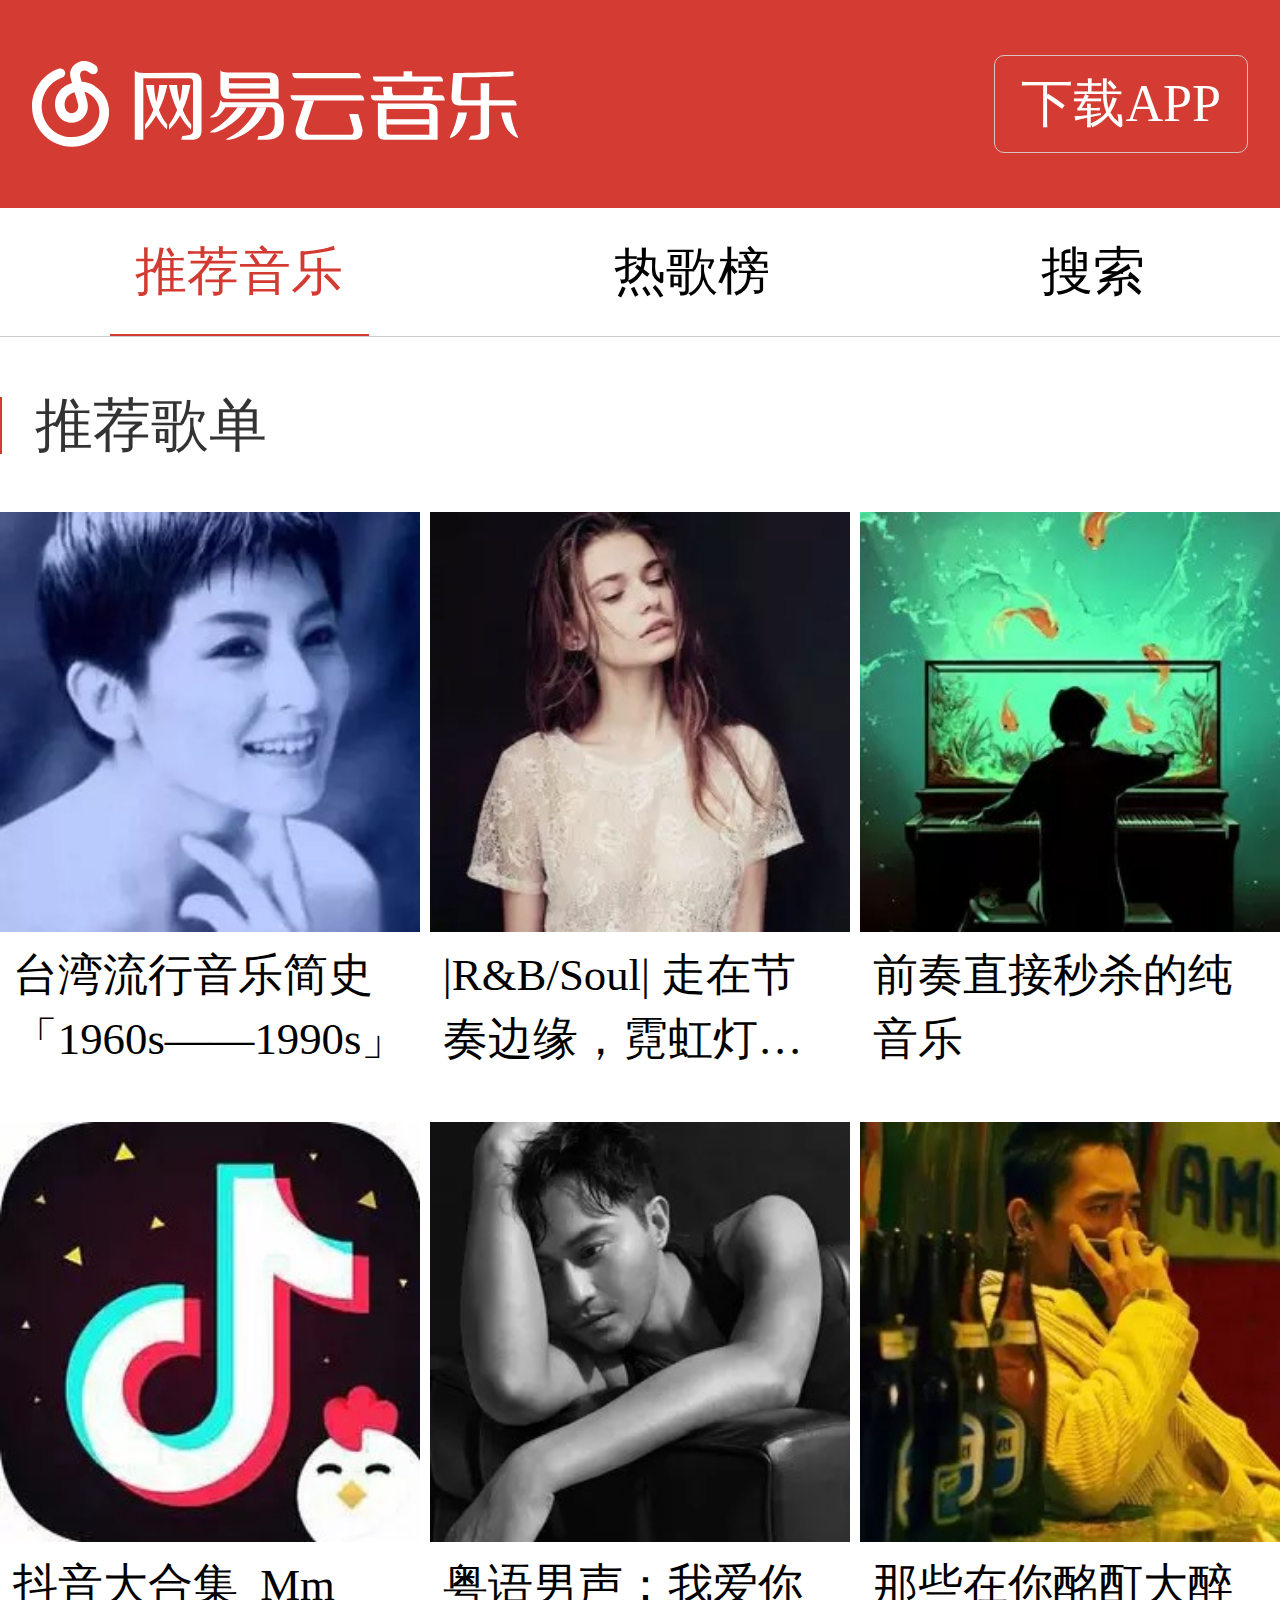
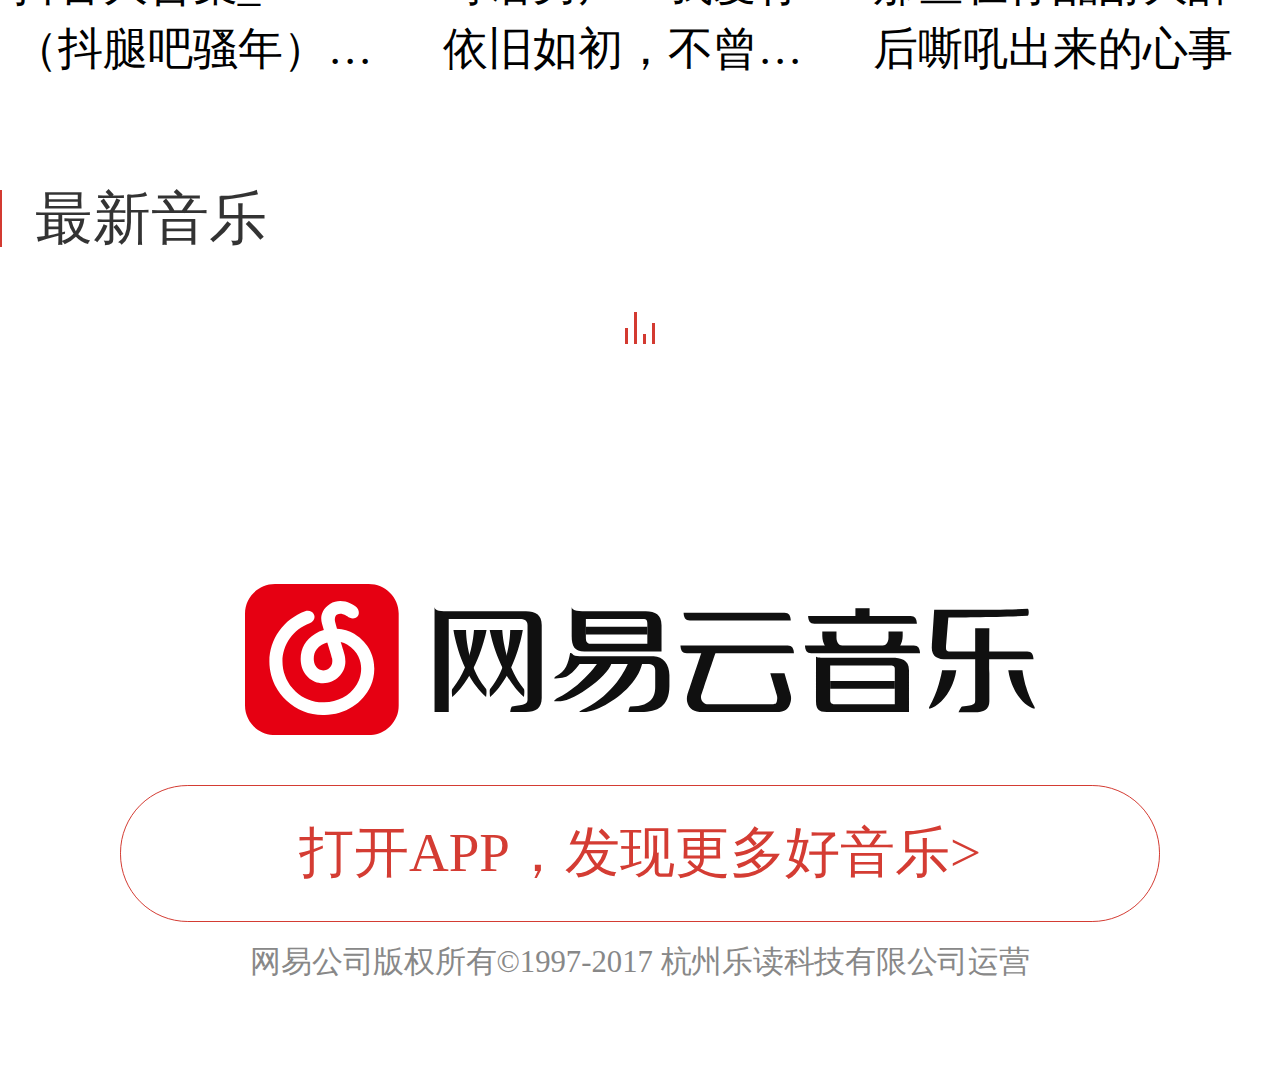
==== commit a209552b: "animation important" ====
--- a/index/index.html
+++ b/index/index.html
@@ -164,8 +164,8 @@
         <a href="#" class="openapp">打开APP，发现更多好音乐></a>
         <footer class="copyright">网易公司版权所有©1997-2017   杭州乐读科技有限公司运营</footer>
     </section>
-    <script src="jquery-3.2.0.min.js"></script>
-    <!-- <script src="https://apps.bdimg.com/libs/jquery/2.1.4/jquery.min.js"></script> -->
+    <!-- <script src="jquery-3.2.0.min.js"></script> -->
+    <script src="https://apps.bdimg.com/libs/jquery/2.1.4/jquery.min.js"></script>
     <script src="./index.js"></script>
 </body>
 </html>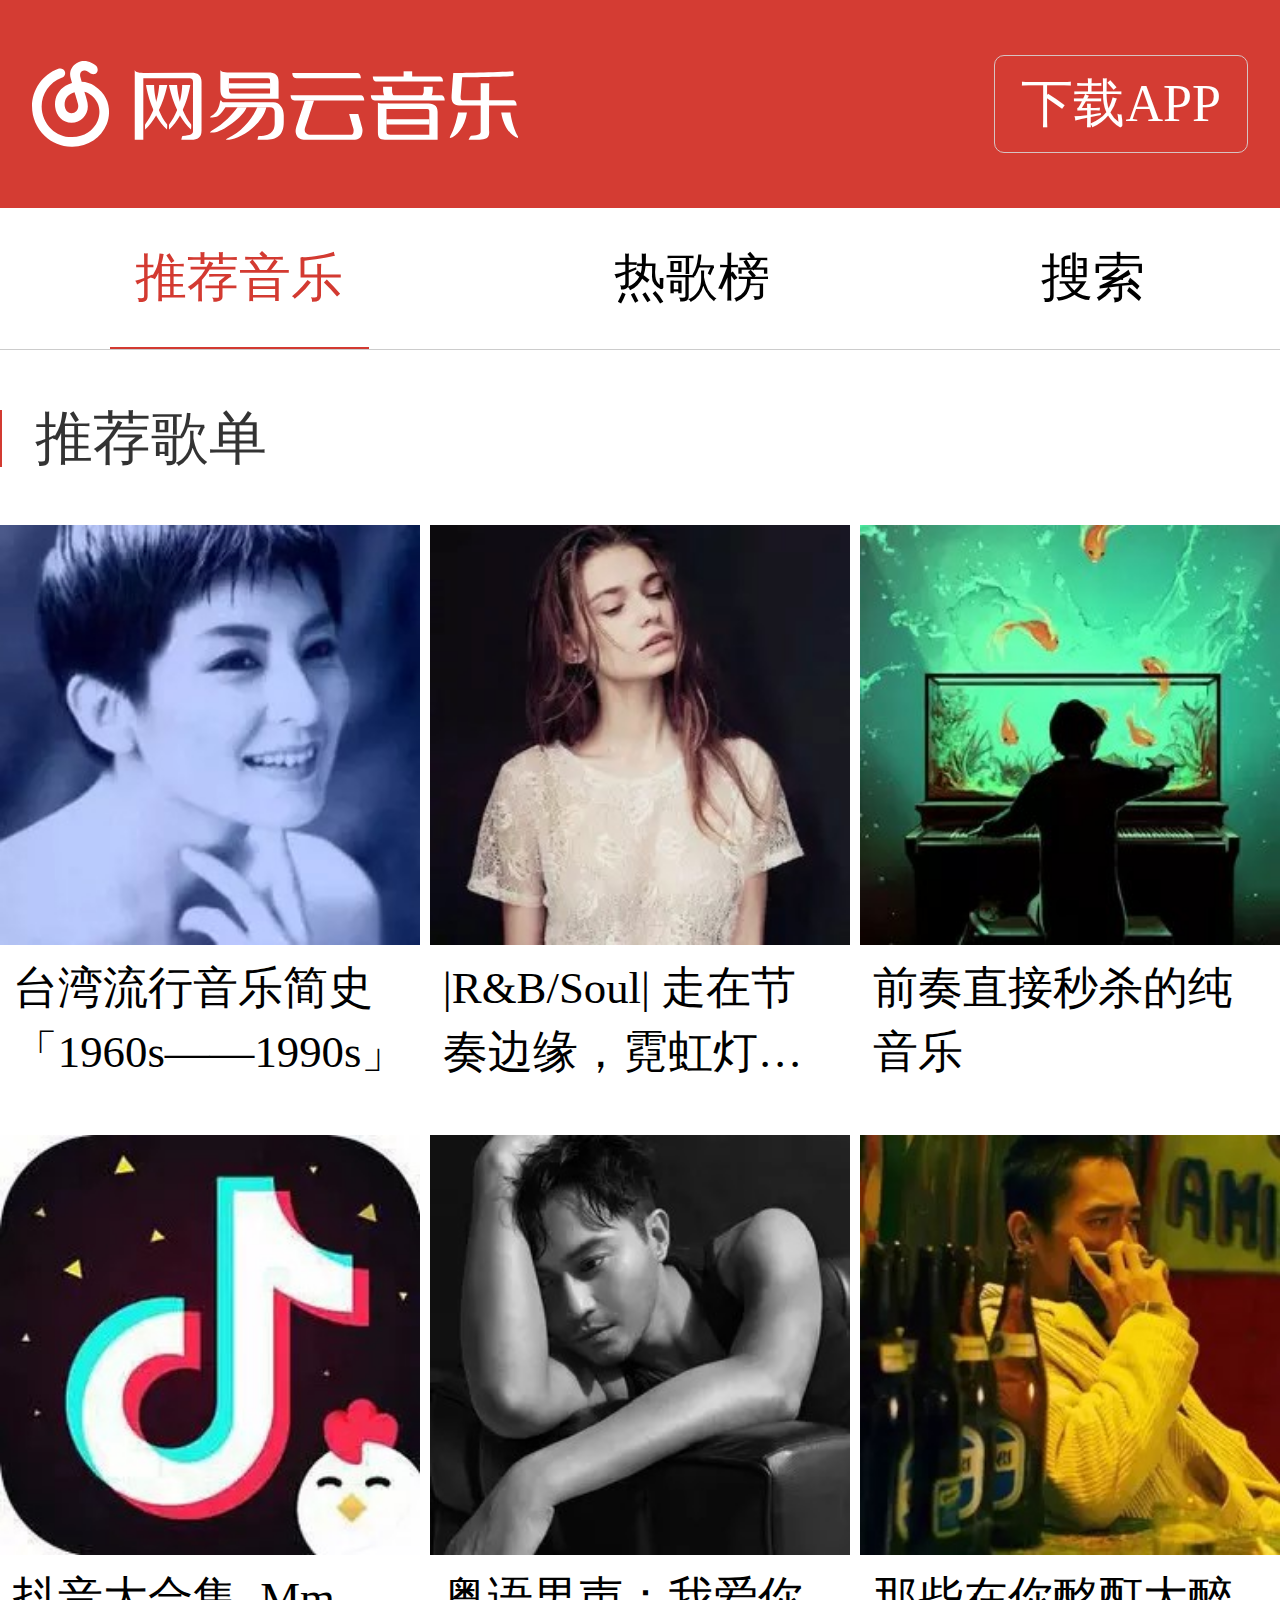
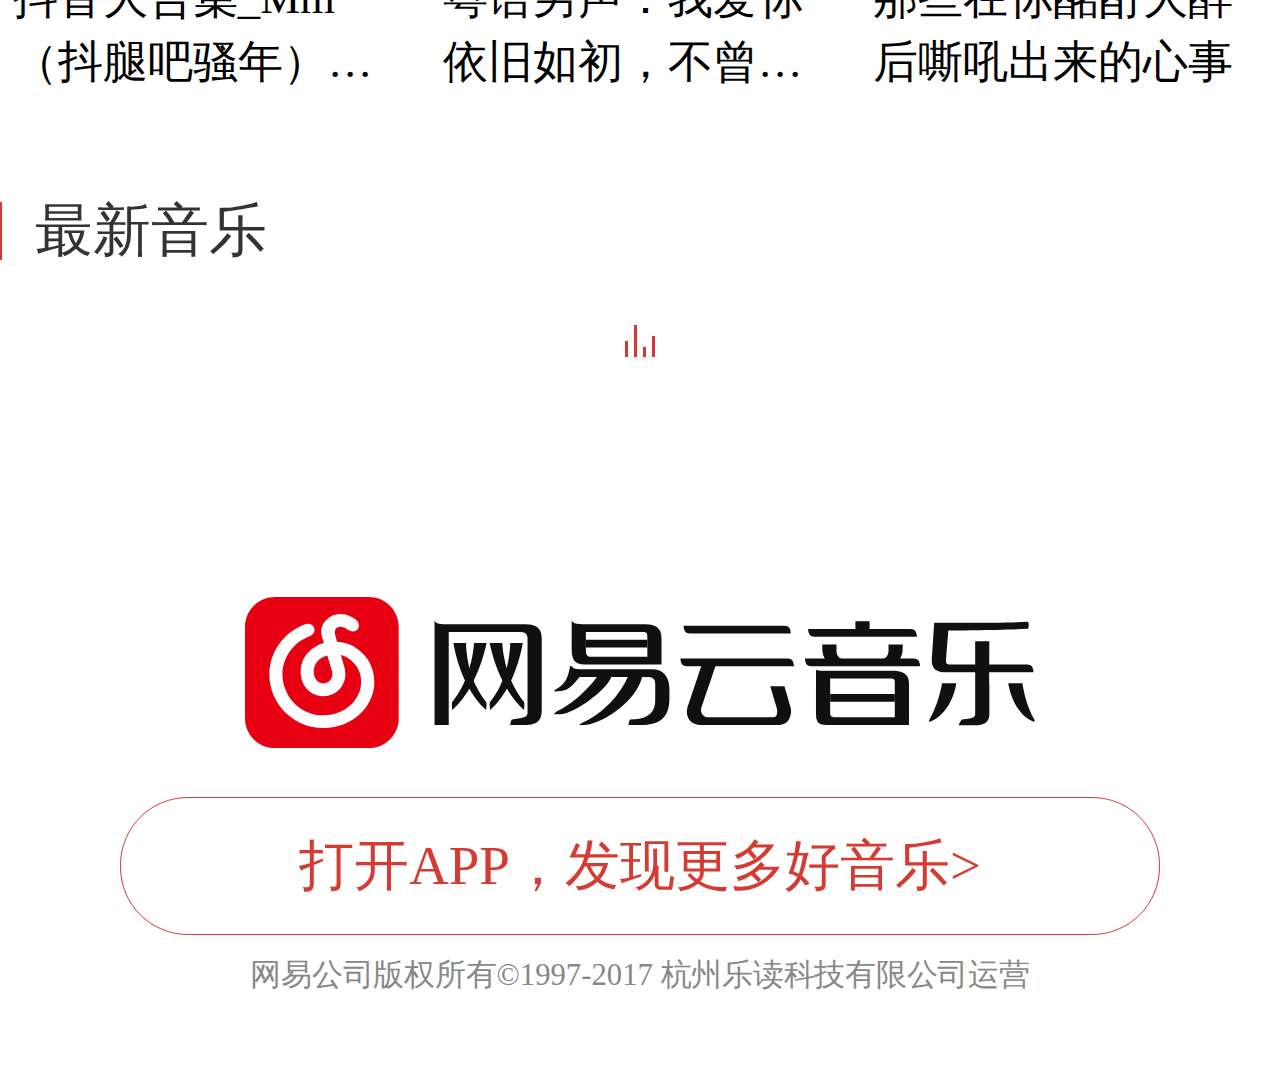
==== commit c1a24543: "add search page" ====
--- a/index/index.html
+++ b/index/index.html
@@ -14,156 +14,112 @@
         <a href="#" class="downloadApp">下载APP</a>
     </div>
     <nav class="sitenav">
-        <ul>
+        <ul class="tabitem">
             <li class="active"><span>推荐音乐</span></li>
             <li><span>热歌榜</span></li>
             <li><span>搜索</span></li>
         </ul>
     </nav>
-</header>
-    <section class="recommend">
-        <h2>推荐歌单</h2>
-        <ul>
-            <li>
-                <img src="./images/img-1.jpg" alt="">
-                <p>台湾流行音乐简史「1960s——1990s」</p>
-            </li>
-            <li>
-                <img src="./images/img-2.jpg" alt="">
-                <p>|R&B/Soul| 走在节奏边缘，霓虹灯下——</p>
-            </li>
-            <li>
-                <img src="./images/img-3.jpg" alt="">
-                <p>前奏直接秒杀的纯音乐</p>
-            </li>
-            <li>
-                <img src="./images/img-4.jpg" alt="">
-                <p>抖音大合集_Mm（抖腿吧骚年）（持续更新）</p>
-            </li>
-            <li>
-                <img src="./images/img-5.jpg" alt="">
-                <p>粤语男声：我爱你依旧如初，不曾改变。</p>
-            </li>
-            <li>
-                <img src="./images/img-6.jpg" alt="">
-                <p>那些在你酩酊大醉后嘶吼出来的心事</p>
-            </li>
-        </ul>
-    </section>
-    <section class="latestMusic">
-        <h2>最新音乐</h2>
-        <div class="loading">
-             <img src="./images/loading.gif" alt="">
-        </div>
-       
-        <ul id="latestmusicList">
-           <!-- <li>
-                <h3>...Ready For It?</h3>
-                <p>
-                    <svg t="1504499575221" class="icon" style="" viewBox="0 0 1024 1024" version="1.1" xmlns="http://www.w3.org/2000/svg" p-id="2412" xmlns:xlink="http://www.w3.org/1999/xlink" width="4.2vw" height="6vw"><defs><style type="text/css"></style></defs><path d="M537.456788 684.682921l198.722994 0 18.48398 18.023492c5.709025 5.565762 13.102413 8.336876 20.490683 8.336876 7.636934 0 15.266705-2.962471 21.018709-8.859785 11.317767-11.607362 11.083429-30.191626-0.522909-41.509393l-17.499559-17.063631L778.150686 373.540532c0-16.210193-13.143345-29.352515-29.353538-29.352515L537.456788 344.188017c-16.210193 0-29.352515 13.143345-29.352515 29.352515l0 281.788851C508.104273 671.539576 521.246595 684.682921 537.456788 684.682921zM566.810327 402.893047l152.634306 0L719.444633 586.367755l-2.808976-2.739391c-11.611455-11.317767-30.193673-11.081383-41.509393 0.522909-11.317767 11.607362-11.083429 30.191626 0.522909 41.509393l0.323365 0.315178L566.810327 625.975844 566.810327 402.893047z" p-id="2413" fill="#FE672E"></path><path d="M220.442668 625.976868c-16.210193 0-29.352515 13.143345-29.352515 29.353538s13.143345 29.352515 29.352515 29.352515l211.342406 0c16.210193 0 29.352515-13.143345 29.352515-29.352515L461.137589 514.433422c0-16.210193-13.143345-29.353538-29.352515-29.353538L249.796206 485.079884l0-82.187861 181.989891 0c16.210193 0 29.352515-13.143345 29.352515-29.352515 0-16.210193-13.143345-29.352515-29.352515-29.352515L220.442668 344.186993c-16.210193 0-29.352515 13.143345-29.352515 29.352515l0 140.893914c0 16.210193 13.143345 29.352515 29.352515 29.352515l181.989891 0 0 82.189907L220.442668 625.975844z" p-id="2414" fill="#FE672E"></path><path d="M933.722904 236.364289 88.354304 236.364289c-13.508665 0-24.461111 10.952446-24.461111 24.461111L63.893192 768.045537c0 13.508665 10.952446 24.461111 24.461111 24.461111l845.367577 0c13.508665 0 24.461111-10.952446 24.461111-24.461111L958.182992 260.824377C958.182992 247.315712 947.230546 236.364289 933.722904 236.364289zM909.261793 743.584426 112.815415 743.584426 112.815415 285.285488l796.446377 0L909.261793 743.584426z" p-id="2415" fill="#FE672E"></path></svg>
-                    <span class="singer">Taylor Swift - ...Ready For It?</span>
-                </p>
-                <a href="#">
-                    <svg t="1504492168101" class="icon" style="" viewBox="0 0 1024 1024" version="1.1" xmlns="http://www.w3.org/2000/svg" p-id="2380" xmlns:xlink="http://www.w3.org/1999/xlink" width="6vw" height="6vw"><defs><style type="text/css"></style></defs><path d="M512 0C229.23 0 0 229.23 0 512c0 282.77 229.23 512 512 512s512-229.23 512-512C1024 229.23 794.771 0 512 0zM512 960C264.577 960 64 759.424 64 512S264.577 64 512 64s448 200.576 448 448S759.424 960 512 960z" p-id="2381" fill="#888888"></path><path d="M384 768 768.826 512 384 256Z" p-id="2382" fill="#888888"></path></svg>
-                </a>
-            </li> -->
-             <!-- <li>
-                <h3>我在夜里偷看过一颗星星<span>(电视剧《左耳》特别插曲)</span></h3>
-                <p>
-                    <svg t="1504499575221" class="icon" style="" viewBox="0 0 1024 1024" version="1.1" xmlns="http://www.w3.org/2000/svg" p-id="2412" xmlns:xlink="http://www.w3.org/1999/xlink" width="4.2vw" height="6vw"><defs><style type="text/css"></style></defs><path d="M537.456788 684.682921l198.722994 0 18.48398 18.023492c5.709025 5.565762 13.102413 8.336876 20.490683 8.336876 7.636934 0 15.266705-2.962471 21.018709-8.859785 11.317767-11.607362 11.083429-30.191626-0.522909-41.509393l-17.499559-17.063631L778.150686 373.540532c0-16.210193-13.143345-29.352515-29.353538-29.352515L537.456788 344.188017c-16.210193 0-29.352515 13.143345-29.352515 29.352515l0 281.788851C508.104273 671.539576 521.246595 684.682921 537.456788 684.682921zM566.810327 402.893047l152.634306 0L719.444633 586.367755l-2.808976-2.739391c-11.611455-11.317767-30.193673-11.081383-41.509393 0.522909-11.317767 11.607362-11.083429 30.191626 0.522909 41.509393l0.323365 0.315178L566.810327 625.975844 566.810327 402.893047z" p-id="2413" fill="#FE672E"></path><path d="M220.442668 625.976868c-16.210193 0-29.352515 13.143345-29.352515 29.353538s13.143345 29.352515 29.352515 29.352515l211.342406 0c16.210193 0 29.352515-13.143345 29.352515-29.352515L461.137589 514.433422c0-16.210193-13.143345-29.353538-29.352515-29.353538L249.796206 485.079884l0-82.187861 181.989891 0c16.210193 0 29.352515-13.143345 29.352515-29.352515 0-16.210193-13.143345-29.352515-29.352515-29.352515L220.442668 344.186993c-16.210193 0-29.352515 13.143345-29.352515 29.352515l0 140.893914c0 16.210193 13.143345 29.352515 29.352515 29.352515l181.989891 0 0 82.189907L220.442668 625.975844z" p-id="2414" fill="#FE672E"></path><path d="M933.722904 236.364289 88.354304 236.364289c-13.508665 0-24.461111 10.952446-24.461111 24.461111L63.893192 768.045537c0 13.508665 10.952446 24.461111 24.461111 24.461111l845.367577 0c13.508665 0 24.461111-10.952446 24.461111-24.461111L958.182992 260.824377C958.182992 247.315712 947.230546 236.364289 933.722904 236.364289zM909.261793 743.584426 112.815415 743.584426 112.815415 285.285488l796.446377 0L909.261793 743.584426z" p-id="2415" fill="#FE672E"></path></svg>
-                    <span class="singer">齐秦 / 齐豫 - 我在夜里偷看过一颗星星</span>
-                </p>
-                <a href="#">
-                    <svg t="1504492168101" class="icon" style="" viewBox="0 0 1024 1024" version="1.1" xmlns="http://www.w3.org/2000/svg" p-id="2380" xmlns:xlink="http://www.w3.org/1999/xlink" width="6vw" height="6vw"><defs><style type="text/css"></style></defs><path d="M512 0C229.23 0 0 229.23 0 512c0 282.77 229.23 512 512 512s512-229.23 512-512C1024 229.23 794.771 0 512 0zM512 960C264.577 960 64 759.424 64 512S264.577 64 512 64s448 200.576 448 448S759.424 960 512 960z" p-id="2381" fill="#888888"></path><path d="M384 768 768.826 512 384 256Z" p-id="2382" fill="#888888"></path></svg>
-                </a>
-            </li>
-            <li>
-                <h3>SHE</h3>
-                <p>
-                    <svg t="1504499575221" class="icon" style="" viewBox="0 0 1024 1024" version="1.1" xmlns="http://www.w3.org/2000/svg" p-id="2412" xmlns:xlink="http://www.w3.org/1999/xlink" width="4.2vw" height="6vw"><defs><style type="text/css"></style></defs><path d="M537.456788 684.682921l198.722994 0 18.48398 18.023492c5.709025 5.565762 13.102413 8.336876 20.490683 8.336876 7.636934 0 15.266705-2.962471 21.018709-8.859785 11.317767-11.607362 11.083429-30.191626-0.522909-41.509393l-17.499559-17.063631L778.150686 373.540532c0-16.210193-13.143345-29.352515-29.353538-29.352515L537.456788 344.188017c-16.210193 0-29.352515 13.143345-29.352515 29.352515l0 281.788851C508.104273 671.539576 521.246595 684.682921 537.456788 684.682921zM566.810327 402.893047l152.634306 0L719.444633 586.367755l-2.808976-2.739391c-11.611455-11.317767-30.193673-11.081383-41.509393 0.522909-11.317767 11.607362-11.083429 30.191626 0.522909 41.509393l0.323365 0.315178L566.810327 625.975844 566.810327 402.893047z" p-id="2413" fill="#FE672E"></path><path d="M220.442668 625.976868c-16.210193 0-29.352515 13.143345-29.352515 29.353538s13.143345 29.352515 29.352515 29.352515l211.342406 0c16.210193 0 29.352515-13.143345 29.352515-29.352515L461.137589 514.433422c0-16.210193-13.143345-29.353538-29.352515-29.353538L249.796206 485.079884l0-82.187861 181.989891 0c16.210193 0 29.352515-13.143345 29.352515-29.352515 0-16.210193-13.143345-29.352515-29.352515-29.352515L220.442668 344.186993c-16.210193 0-29.352515 13.143345-29.352515 29.352515l0 140.893914c0 16.210193 13.143345 29.352515 29.352515 29.352515l181.989891 0 0 82.189907L220.442668 625.975844z" p-id="2414" fill="#FE672E"></path><path d="M933.722904 236.364289 88.354304 236.364289c-13.508665 0-24.461111 10.952446-24.461111 24.461111L63.893192 768.045537c0 13.508665 10.952446 24.461111 24.461111 24.461111l845.367577 0c13.508665 0 24.461111-10.952446 24.461111-24.461111L958.182992 260.824377C958.182992 247.315712 947.230546 236.364289 933.722904 236.364289zM909.261793 743.584426 112.815415 743.584426 112.815415 285.285488l796.446377 0L909.261793 743.584426z" p-id="2415" fill="#FE672E"></path></svg>
-                    <span class="singer">大橋トリオ - SHE</span>
-                </p>
-                <a href="#">
-                    <svg t="1504492168101" class="icon" style="" viewBox="0 0 1024 1024" version="1.1" xmlns="http://www.w3.org/2000/svg" p-id="2380" xmlns:xlink="http://www.w3.org/1999/xlink" width="6vw" height="6vw"><defs><style type="text/css"></style></defs><path d="M512 0C229.23 0 0 229.23 0 512c0 282.77 229.23 512 512 512s512-229.23 512-512C1024 229.23 794.771 0 512 0zM512 960C264.577 960 64 759.424 64 512S264.577 64 512 64s448 200.576 448 448S759.424 960 512 960z" p-id="2381" fill="#888888"></path><path d="M384 768 768.826 512 384 256Z" p-id="2382" fill="#888888"></path></svg>
-                </a>
-            </li>
-            <li>
-                <h3>普通人<span>(电影《英伦对决》推广曲)</span></h3>
-                <p>
-                    <svg t="1504499575221" class="icon" style="" viewBox="0 0 1024 1024" version="1.1" xmlns="http://www.w3.org/2000/svg" p-id="2412" xmlns:xlink="http://www.w3.org/1999/xlink" width="4.2vw" height="6vw"><defs><style type="text/css"></style></defs><path d="M537.456788 684.682921l198.722994 0 18.48398 18.023492c5.709025 5.565762 13.102413 8.336876 20.490683 8.336876 7.636934 0 15.266705-2.962471 21.018709-8.859785 11.317767-11.607362 11.083429-30.191626-0.522909-41.509393l-17.499559-17.063631L778.150686 373.540532c0-16.210193-13.143345-29.352515-29.353538-29.352515L537.456788 344.188017c-16.210193 0-29.352515 13.143345-29.352515 29.352515l0 281.788851C508.104273 671.539576 521.246595 684.682921 537.456788 684.682921zM566.810327 402.893047l152.634306 0L719.444633 586.367755l-2.808976-2.739391c-11.611455-11.317767-30.193673-11.081383-41.509393 0.522909-11.317767 11.607362-11.083429 30.191626 0.522909 41.509393l0.323365 0.315178L566.810327 625.975844 566.810327 402.893047z" p-id="2413" fill="#FE672E"></path><path d="M220.442668 625.976868c-16.210193 0-29.352515 13.143345-29.352515 29.353538s13.143345 29.352515 29.352515 29.352515l211.342406 0c16.210193 0 29.352515-13.143345 29.352515-29.352515L461.137589 514.433422c0-16.210193-13.143345-29.353538-29.352515-29.353538L249.796206 485.079884l0-82.187861 181.989891 0c16.210193 0 29.352515-13.143345 29.352515-29.352515 0-16.210193-13.143345-29.352515-29.352515-29.352515L220.442668 344.186993c-16.210193 0-29.352515 13.143345-29.352515 29.352515l0 140.893914c0 16.210193 13.143345 29.352515 29.352515 29.352515l181.989891 0 0 82.189907L220.442668 625.975844z" p-id="2414" fill="#FE672E"></path><path d="M933.722904 236.364289 88.354304 236.364289c-13.508665 0-24.461111 10.952446-24.461111 24.461111L63.893192 768.045537c0 13.508665 10.952446 24.461111 24.461111 24.461111l845.367577 0c13.508665 0 24.461111-10.952446 24.461111-24.461111L958.182992 260.824377C958.182992 247.315712 947.230546 236.364289 933.722904 236.364289zM909.261793 743.584426 112.815415 743.584426 112.815415 285.285488l796.446377 0L909.261793 743.584426z" p-id="2415" fill="#FE672E"></path></svg>
-                    <span class="singer">成龙 / 刘涛 - 普通人</span>
-                </p>
-                <a href="">
-                    <svg t="1504492168101" class="icon" style="" viewBox="0 0 1024 1024" version="1.1" xmlns="http://www.w3.org/2000/svg" p-id="2380" xmlns:xlink="http://www.w3.org/1999/xlink" width="6vw" height="6vw"><defs><style type="text/css"></style></defs><path d="M512 0C229.23 0 0 229.23 0 512c0 282.77 229.23 512 512 512s512-229.23 512-512C1024 229.23 794.771 0 512 0zM512 960C264.577 960 64 759.424 64 512S264.577 64 512 64s448 200.576 448 448S759.424 960 512 960z" p-id="2381" fill="#888888"></path><path d="M384 768 768.826 512 384 256Z" p-id="2382" fill="#888888"></path></svg>
-                </a>
-            </li>
-            <li>
-                <h3>Baby U Know</h3>
-                <p>
-                    <svg t="1504499575221" class="icon" style="" viewBox="0 0 1024 1024" version="1.1" xmlns="http://www.w3.org/2000/svg" p-id="2412" xmlns:xlink="http://www.w3.org/1999/xlink" width="4.2vw" height="6vw"><defs><style type="text/css"></style></defs><path d="M537.456788 684.682921l198.722994 0 18.48398 18.023492c5.709025 5.565762 13.102413 8.336876 20.490683 8.336876 7.636934 0 15.266705-2.962471 21.018709-8.859785 11.317767-11.607362 11.083429-30.191626-0.522909-41.509393l-17.499559-17.063631L778.150686 373.540532c0-16.210193-13.143345-29.352515-29.353538-29.352515L537.456788 344.188017c-16.210193 0-29.352515 13.143345-29.352515 29.352515l0 281.788851C508.104273 671.539576 521.246595 684.682921 537.456788 684.682921zM566.810327 402.893047l152.634306 0L719.444633 586.367755l-2.808976-2.739391c-11.611455-11.317767-30.193673-11.081383-41.509393 0.522909-11.317767 11.607362-11.083429 30.191626 0.522909 41.509393l0.323365 0.315178L566.810327 625.975844 566.810327 402.893047z" p-id="2413" fill="#FE672E"></path><path d="M220.442668 625.976868c-16.210193 0-29.352515 13.143345-29.352515 29.353538s13.143345 29.352515 29.352515 29.352515l211.342406 0c16.210193 0 29.352515-13.143345 29.352515-29.352515L461.137589 514.433422c0-16.210193-13.143345-29.353538-29.352515-29.353538L249.796206 485.079884l0-82.187861 181.989891 0c16.210193 0 29.352515-13.143345 29.352515-29.352515 0-16.210193-13.143345-29.352515-29.352515-29.352515L220.442668 344.186993c-16.210193 0-29.352515 13.143345-29.352515 29.352515l0 140.893914c0 16.210193 13.143345 29.352515 29.352515 29.352515l181.989891 0 0 82.189907L220.442668 625.975844z" p-id="2414" fill="#FE672E"></path><path d="M933.722904 236.364289 88.354304 236.364289c-13.508665 0-24.461111 10.952446-24.461111 24.461111L63.893192 768.045537c0 13.508665 10.952446 24.461111 24.461111 24.461111l845.367577 0c13.508665 0 24.461111-10.952446 24.461111-24.461111L958.182992 260.824377C958.182992 247.315712 947.230546 236.364289 933.722904 236.364289zM909.261793 743.584426 112.815415 743.584426 112.815415 285.285488l796.446377 0L909.261793 743.584426z" p-id="2415" fill="#FE672E"></path></svg>
-                    <span class="singer">OB03 - Baby U Know</span>
-                </p>
-                <a href="#">
-                    <svg t="1504492168101" class="icon" style="" viewBox="0 0 1024 1024" version="1.1" xmlns="http://www.w3.org/2000/svg" p-id="2380" xmlns:xlink="http://www.w3.org/1999/xlink" width="6vw" height="6vw"><defs><style type="text/css"></style></defs><path d="M512 0C229.23 0 0 229.23 0 512c0 282.77 229.23 512 512 512s512-229.23 512-512C1024 229.23 794.771 0 512 0zM512 960C264.577 960 64 759.424 64 512S264.577 64 512 64s448 200.576 448 448S759.424 960 512 960z" p-id="2381" fill="#888888"></path><path d="M384 768 768.826 512 384 256Z" p-id="2382" fill="#888888"></path></svg>
-                </a>
-            </li>
-            <li>
-                <h3>英雄归来<span>(电影《蜘蛛侠：英雄归来》嘻哈曲)</span></h3>
-                <p>
-                    <svg t="1504499575221" class="icon" style="" viewBox="0 0 1024 1024" version="1.1" xmlns="http://www.w3.org/2000/svg" p-id="2412" xmlns:xlink="http://www.w3.org/1999/xlink" width="4.2vw" height="6vw"><defs><style type="text/css"></style></defs><path d="M537.456788 684.682921l198.722994 0 18.48398 18.023492c5.709025 5.565762 13.102413 8.336876 20.490683 8.336876 7.636934 0 15.266705-2.962471 21.018709-8.859785 11.317767-11.607362 11.083429-30.191626-0.522909-41.509393l-17.499559-17.063631L778.150686 373.540532c0-16.210193-13.143345-29.352515-29.353538-29.352515L537.456788 344.188017c-16.210193 0-29.352515 13.143345-29.352515 29.352515l0 281.788851C508.104273 671.539576 521.246595 684.682921 537.456788 684.682921zM566.810327 402.893047l152.634306 0L719.444633 586.367755l-2.808976-2.739391c-11.611455-11.317767-30.193673-11.081383-41.509393 0.522909-11.317767 11.607362-11.083429 30.191626 0.522909 41.509393l0.323365 0.315178L566.810327 625.975844 566.810327 402.893047z" p-id="2413" fill="#FE672E"></path><path d="M220.442668 625.976868c-16.210193 0-29.352515 13.143345-29.352515 29.353538s13.143345 29.352515 29.352515 29.352515l211.342406 0c16.210193 0 29.352515-13.143345 29.352515-29.352515L461.137589 514.433422c0-16.210193-13.143345-29.353538-29.352515-29.353538L249.796206 485.079884l0-82.187861 181.989891 0c16.210193 0 29.352515-13.143345 29.352515-29.352515 0-16.210193-13.143345-29.352515-29.352515-29.352515L220.442668 344.186993c-16.210193 0-29.352515 13.143345-29.352515 29.352515l0 140.893914c0 16.210193 13.143345 29.352515 29.352515 29.352515l181.989891 0 0 82.189907L220.442668 625.975844z" p-id="2414" fill="#FE672E"></path><path d="M933.722904 236.364289 88.354304 236.364289c-13.508665 0-24.461111 10.952446-24.461111 24.461111L63.893192 768.045537c0 13.508665 10.952446 24.461111 24.461111 24.461111l845.367577 0c13.508665 0 24.461111-10.952446 24.461111-24.461111L958.182992 260.824377C958.182992 247.315712 947.230546 236.364289 933.722904 236.364289zM909.261793 743.584426 112.815415 743.584426 112.815415 285.285488l796.446377 0L909.261793 743.584426z" p-id="2415" fill="#FE672E"></path></svg>
-                    <span class="singer">PG One - 英雄归来</span>
-                </p>
-                <a href="#">
-                    <svg t="1504492168101" class="icon" style="" viewBox="0 0 1024 1024" version="1.1" xmlns="http://www.w3.org/2000/svg" p-id="2380" xmlns:xlink="http://www.w3.org/1999/xlink" width="6vw" height="6vw"><defs><style type="text/css"></style></defs><path d="M512 0C229.23 0 0 229.23 0 512c0 282.77 229.23 512 512 512s512-229.23 512-512C1024 229.23 794.771 0 512 0zM512 960C264.577 960 64 759.424 64 512S264.577 64 512 64s448 200.576 448 448S759.424 960 512 960z" p-id="2381" fill="#888888"></path><path d="M384 768 768.826 512 384 256Z" p-id="2382" fill="#888888"></path></svg>
-                </a>
-            </li>
-            <li>
-                <h3>谁比我有范儿 (舒服版)<span>(《蜘蛛侠：英雄归来》嘻哈曲)</span></h3>
-                <p>
-                    <svg t="1504499575221" class="icon" style="" viewBox="0 0 1024 1024" version="1.1" xmlns="http://www.w3.org/2000/svg" p-id="2412" xmlns:xlink="http://www.w3.org/1999/xlink" width="4.2vw" height="6vw"><defs><style type="text/css"></style></defs><path d="M537.456788 684.682921l198.722994 0 18.48398 18.023492c5.709025 5.565762 13.102413 8.336876 20.490683 8.336876 7.636934 0 15.266705-2.962471 21.018709-8.859785 11.317767-11.607362 11.083429-30.191626-0.522909-41.509393l-17.499559-17.063631L778.150686 373.540532c0-16.210193-13.143345-29.352515-29.353538-29.352515L537.456788 344.188017c-16.210193 0-29.352515 13.143345-29.352515 29.352515l0 281.788851C508.104273 671.539576 521.246595 684.682921 537.456788 684.682921zM566.810327 402.893047l152.634306 0L719.444633 586.367755l-2.808976-2.739391c-11.611455-11.317767-30.193673-11.081383-41.509393 0.522909-11.317767 11.607362-11.083429 30.191626 0.522909 41.509393l0.323365 0.315178L566.810327 625.975844 566.810327 402.893047z" p-id="2413" fill="#FE672E"></path><path d="M220.442668 625.976868c-16.210193 0-29.352515 13.143345-29.352515 29.353538s13.143345 29.352515 29.352515 29.352515l211.342406 0c16.210193 0 29.352515-13.143345 29.352515-29.352515L461.137589 514.433422c0-16.210193-13.143345-29.353538-29.352515-29.353538L249.796206 485.079884l0-82.187861 181.989891 0c16.210193 0 29.352515-13.143345 29.352515-29.352515 0-16.210193-13.143345-29.352515-29.352515-29.352515L220.442668 344.186993c-16.210193 0-29.352515 13.143345-29.352515 29.352515l0 140.893914c0 16.210193 13.143345 29.352515 29.352515 29.352515l181.989891 0 0 82.189907L220.442668 625.975844z" p-id="2414" fill="#FE672E"></path><path d="M933.722904 236.364289 88.354304 236.364289c-13.508665 0-24.461111 10.952446-24.461111 24.461111L63.893192 768.045537c0 13.508665 10.952446 24.461111 24.461111 24.461111l845.367577 0c13.508665 0 24.461111-10.952446 24.461111-24.461111L958.182992 260.824377C958.182992 247.315712 947.230546 236.364289 933.722904 236.364289zM909.261793 743.584426 112.815415 743.584426 112.815415 285.285488l796.446377 0L909.261793 743.584426z" p-id="2415" fill="#FE672E"></path></svg>
-                    <span class="singer">VaVa - 谁比我有范儿 (舒服版)</span>
-                </p>
-                <a href="#">
-                    <svg t="1504492168101" class="icon" style="" viewBox="0 0 1024 1024" version="1.1" xmlns="http://www.w3.org/2000/svg" p-id="2380" xmlns:xlink="http://www.w3.org/1999/xlink" width="6vw" height="6vw"><defs><style type="text/css"></style></defs><path d="M512 0C229.23 0 0 229.23 0 512c0 282.77 229.23 512 512 512s512-229.23 512-512C1024 229.23 794.771 0 512 0zM512 960C264.577 960 64 759.424 64 512S264.577 64 512 64s448 200.576 448 448S759.424 960 512 960z" p-id="2381" fill="#888888"></path><path d="M384 768 768.826 512 384 256Z" p-id="2382" fill="#888888"></path></svg>
-                </a>
-            </li>
-            <li>
-                <h3>哭给你听</h3>
-                <p>
-                    <svg t="1504499575221" class="icon" style="" viewBox="0 0 1024 1024" version="1.1" xmlns="http://www.w3.org/2000/svg" p-id="2412" xmlns:xlink="http://www.w3.org/1999/xlink" width="4.2vw" height="6vw"><defs><style type="text/css"></style></defs><path d="M537.456788 684.682921l198.722994 0 18.48398 18.023492c5.709025 5.565762 13.102413 8.336876 20.490683 8.336876 7.636934 0 15.266705-2.962471 21.018709-8.859785 11.317767-11.607362 11.083429-30.191626-0.522909-41.509393l-17.499559-17.063631L778.150686 373.540532c0-16.210193-13.143345-29.352515-29.353538-29.352515L537.456788 344.188017c-16.210193 0-29.352515 13.143345-29.352515 29.352515l0 281.788851C508.104273 671.539576 521.246595 684.682921 537.456788 684.682921zM566.810327 402.893047l152.634306 0L719.444633 586.367755l-2.808976-2.739391c-11.611455-11.317767-30.193673-11.081383-41.509393 0.522909-11.317767 11.607362-11.083429 30.191626 0.522909 41.509393l0.323365 0.315178L566.810327 625.975844 566.810327 402.893047z" p-id="2413" fill="#FE672E"></path><path d="M220.442668 625.976868c-16.210193 0-29.352515 13.143345-29.352515 29.353538s13.143345 29.352515 29.352515 29.352515l211.342406 0c16.210193 0 29.352515-13.143345 29.352515-29.352515L461.137589 514.433422c0-16.210193-13.143345-29.353538-29.352515-29.353538L249.796206 485.079884l0-82.187861 181.989891 0c16.210193 0 29.352515-13.143345 29.352515-29.352515 0-16.210193-13.143345-29.352515-29.352515-29.352515L220.442668 344.186993c-16.210193 0-29.352515 13.143345-29.352515 29.352515l0 140.893914c0 16.210193 13.143345 29.352515 29.352515 29.352515l181.989891 0 0 82.189907L220.442668 625.975844z" p-id="2414" fill="#FE672E"></path><path d="M933.722904 236.364289 88.354304 236.364289c-13.508665 0-24.461111 10.952446-24.461111 24.461111L63.893192 768.045537c0 13.508665 10.952446 24.461111 24.461111 24.461111l845.367577 0c13.508665 0 24.461111-10.952446 24.461111-24.461111L958.182992 260.824377C958.182992 247.315712 947.230546 236.364289 933.722904 236.364289zM909.261793 743.584426 112.815415 743.584426 112.815415 285.285488l796.446377 0L909.261793 743.584426z" p-id="2415" fill="#FE672E"></path></svg>
-                    <span class="singer">金志文 - 哭给你听</span>
-                </p>
-                <a href="#">
-                    <svg t="1504492168101" class="icon" style="" viewBox="0 0 1024 1024" version="1.1" xmlns="http://www.w3.org/2000/svg" p-id="2380" xmlns:xlink="http://www.w3.org/1999/xlink" width="6vw" height="6vw"><defs><style type="text/css"></style></defs><path d="M512 0C229.23 0 0 229.23 0 512c0 282.77 229.23 512 512 512s512-229.23 512-512C1024 229.23 794.771 0 512 0zM512 960C264.577 960 64 759.424 64 512S264.577 64 512 64s448 200.576 448 448S759.424 960 512 960z" p-id="2381" fill="#888888"></path><path d="M384 768 768.826 512 384 256Z" p-id="2382" fill="#888888"></path></svg>
-                </a>
-            </li>
-            <li>
-                <h3>云长</h3>
-                <p>
-                    <svg t="1504499575221" class="icon" style="" viewBox="0 0 1024 1024" version="1.1" xmlns="http://www.w3.org/2000/svg" p-id="2412" xmlns:xlink="http://www.w3.org/1999/xlink" width="4.2vw" height="6vw"><defs><style type="text/css"></style></defs><path d="M537.456788 684.682921l198.722994 0 18.48398 18.023492c5.709025 5.565762 13.102413 8.336876 20.490683 8.336876 7.636934 0 15.266705-2.962471 21.018709-8.859785 11.317767-11.607362 11.083429-30.191626-0.522909-41.509393l-17.499559-17.063631L778.150686 373.540532c0-16.210193-13.143345-29.352515-29.353538-29.352515L537.456788 344.188017c-16.210193 0-29.352515 13.143345-29.352515 29.352515l0 281.788851C508.104273 671.539576 521.246595 684.682921 537.456788 684.682921zM566.810327 402.893047l152.634306 0L719.444633 586.367755l-2.808976-2.739391c-11.611455-11.317767-30.193673-11.081383-41.509393 0.522909-11.317767 11.607362-11.083429 30.191626 0.522909 41.509393l0.323365 0.315178L566.810327 625.975844 566.810327 402.893047z" p-id="2413" fill="#FE672E"></path><path d="M220.442668 625.976868c-16.210193 0-29.352515 13.143345-29.352515 29.353538s13.143345 29.352515 29.352515 29.352515l211.342406 0c16.210193 0 29.352515-13.143345 29.352515-29.352515L461.137589 514.433422c0-16.210193-13.143345-29.353538-29.352515-29.353538L249.796206 485.079884l0-82.187861 181.989891 0c16.210193 0 29.352515-13.143345 29.352515-29.352515 0-16.210193-13.143345-29.352515-29.352515-29.352515L220.442668 344.186993c-16.210193 0-29.352515 13.143345-29.352515 29.352515l0 140.893914c0 16.210193 13.143345 29.352515 29.352515 29.352515l181.989891 0 0 82.189907L220.442668 625.975844z" p-id="2414" fill="#FE672E"></path><path d="M933.722904 236.364289 88.354304 236.364289c-13.508665 0-24.461111 10.952446-24.461111 24.461111L63.893192 768.045537c0 13.508665 10.952446 24.461111 24.461111 24.461111l845.367577 0c13.508665 0 24.461111-10.952446 24.461111-24.461111L958.182992 260.824377C958.182992 247.315712 947.230546 236.364289 933.722904 236.364289zM909.261793 743.584426 112.815415 743.584426 112.815415 285.285488l796.446377 0L909.261793 743.584426z" p-id="2415" fill="#FE672E"></path></svg>
-                    <span class="singer">赵钶 - 云长</span>
-                </p>
-                <a href="#">
-                    <svg t="1504492168101" class="icon" style="" viewBox="0 0 1024 1024" version="1.1" xmlns="http://www.w3.org/2000/svg" p-id="2380" xmlns:xlink="http://www.w3.org/1999/xlink" width="6vw" height="6vw"><defs><style type="text/css"></style></defs><path d="M512 0C229.23 0 0 229.23 0 512c0 282.77 229.23 512 512 512s512-229.23 512-512C1024 229.23 794.771 0 512 0zM512 960C264.577 960 64 759.424 64 512S264.577 64 512 64s448 200.576 448 448S759.424 960 512 960z" p-id="2381" fill="#888888"></path><path d="M384 768 768.826 512 384 256Z" p-id="2382" fill="#888888"></path></svg>
-                </a>
-            </li>
-            <li>
-                <h3>青春遗言<span>(电影《会痛的十七岁》主题曲)</span></h3>
-                <p>
-                    <svg t="1504499575221" class="icon" style="" viewBox="0 0 1024 1024" version="1.1" xmlns="http://www.w3.org/2000/svg" p-id="2412" xmlns:xlink="http://www.w3.org/1999/xlink" width="4.2vw" height="6vw"><defs><style type="text/css"></style></defs><path d="M537.456788 684.682921l198.722994 0 18.48398 18.023492c5.709025 5.565762 13.102413 8.336876 20.490683 8.336876 7.636934 0 15.266705-2.962471 21.018709-8.859785 11.317767-11.607362 11.083429-30.191626-0.522909-41.509393l-17.499559-17.063631L778.150686 373.540532c0-16.210193-13.143345-29.352515-29.353538-29.352515L537.456788 344.188017c-16.210193 0-29.352515 13.143345-29.352515 29.352515l0 281.788851C508.104273 671.539576 521.246595 684.682921 537.456788 684.682921zM566.810327 402.893047l152.634306 0L719.444633 586.367755l-2.808976-2.739391c-11.611455-11.317767-30.193673-11.081383-41.509393 0.522909-11.317767 11.607362-11.083429 30.191626 0.522909 41.509393l0.323365 0.315178L566.810327 625.975844 566.810327 402.893047z" p-id="2413" fill="#FE672E"></path><path d="M220.442668 625.976868c-16.210193 0-29.352515 13.143345-29.352515 29.353538s13.143345 29.352515 29.352515 29.352515l211.342406 0c16.210193 0 29.352515-13.143345 29.352515-29.352515L461.137589 514.433422c0-16.210193-13.143345-29.353538-29.352515-29.353538L249.796206 485.079884l0-82.187861 181.989891 0c16.210193 0 29.352515-13.143345 29.352515-29.352515 0-16.210193-13.143345-29.352515-29.352515-29.352515L220.442668 344.186993c-16.210193 0-29.352515 13.143345-29.352515 29.352515l0 140.893914c0 16.210193 13.143345 29.352515 29.352515 29.352515l181.989891 0 0 82.189907L220.442668 625.975844z" p-id="2414" fill="#FE672E"></path><path d="M933.722904 236.364289 88.354304 236.364289c-13.508665 0-24.461111 10.952446-24.461111 24.461111L63.893192 768.045537c0 13.508665 10.952446 24.461111 24.461111 24.461111l845.367577 0c13.508665 0 24.461111-10.952446 24.461111-24.461111L958.182992 260.824377C958.182992 247.315712 947.230546 236.364289 933.722904 236.364289zM909.261793 743.584426 112.815415 743.584426 112.815415 285.285488l796.446377 0L909.261793 743.584426z" p-id="2415" fill="#FE672E"></path></svg>
-                    <span class="singer">胡夏 - 青春遗言</span>
-                </p>
-                <a href="#">
-                    <svg t="1504492168101" class="icon" style="" viewBox="0 0 1024 1024" version="1.1" xmlns="http://www.w3.org/2000/svg" p-id="2380" xmlns:xlink="http://www.w3.org/1999/xlink" width="6vw" height="6vw"><defs><style type="text/css"></style></defs><path d="M512 0C229.23 0 0 229.23 0 512c0 282.77 229.23 512 512 512s512-229.23 512-512C1024 229.23 794.771 0 512 0zM512 960C264.577 960 64 759.424 64 512S264.577 64 512 64s448 200.576 448 448S759.424 960 512 960z" p-id="2381" fill="#888888"></path><path d="M384 768 768.826 512 384 256Z" p-id="2382" fill="#888888"></path></svg>
-                </a>
-            </li> -->
-        </ul>         
-    </section>
-    <section class="art">
-        <svg class="logosvg" xmlns="http://www.w3.org/2000/svg" viewBox="0 0 460 88"><path fill-rule="evenodd" fill="#e60012" d="M0,17.171C0,7.688,7.819,0,17.466,0h54.583 c9.646,0,17.466,7.688,17.466,17.171v53.658c0,4.742-1.705,8.789-5.116,12.142c-3.411,3.354-7.527,5.03-12.351,5.03H17.466 C7.819,88.001,0,80.313,0,70.829V17.171z"></path><path fill="#fff" d="m63.6 29c-2.874-1.817-6.396-2.814-10.02-2.993l-.808-2.892.024.027c-.031-.086-.059-.17-.086-.252l-.239-.855c-.552-2.473.454-3.653.969-4.078.088-.064.179-.129.277-.192 2.364-1.535 5.731.924 5.92 1.068 1.494 1.403 4.229 1.75 5.704.314 1.491-1.451 1.136-4.165-.354-5.617-2.32-2.258-9.443-5.885-15.504-1.951-5.45 3.537-5.558 8.515-4.662 11.392l1.086 3.893c-1.819.51-3.564 1.241-5.159 2.191-5.967 3.559-8.96 9.565-8.212 16.479.767 7.097 6.216 12.247 12.957 12.247 7.157 0 12.978-5.668 12.978-12.636-.097-1.664-.077-1.644-.307-3.131-.224-1.451-2.422-8.271-2.422-8.271 1.35.304 2.613.801 3.702 1.489 12.307 7.788 7.186 20.18 6.955 20.726-3.389 7.919-10.78 12.646-20.277 12.973-6.188.214-12.12-2.041-16.697-6.346-4.829-4.537-7.598-10.895-7.598-17.44 0-9.859 6.369-18.812 15.847-22.274 1.973-.722 3.567-2.776 2.476-5.162-.859-1.875-3.185-2.52-5.158-1.798-12.44 4.546-20.798 16.294-20.798 29.23 0 8.552 3.619 16.857 9.929 22.788 5.819 5.469 13.307 8.445 21.19 8.444.358 0 .719-.006 1.078-.018 12.422-.427 22.536-6.984 27.04-17.509 2.812-6.392 4.38-20.857-9.827-29.85m-12.768 16.15c0 2.868-2.397 5.202-5.344 5.202-3.271 0-5.073-2.898-5.365-5.592-.555-5.135 2.2-7.926 4.609-9.363.977-.582 2.051-1.038 3.172-1.369 0 0 2.598 8.05 2.801 9.297.223 1.379.127 1.825.127 1.825"></path><g fill="#101010"><path d="m142.75 65.867c0 0-.516-4.094 0-4.726 11.981-14.67 11.718-34.407 11.718-34.407h7.344c-.126.678-3.794 25.512-19.06 39.13"></path><path d="m162.48 65.867c0 0 .516-4.094 0-4.726-11.981-14.67-12.603-34.407-12.603-34.407h-7.345c.126.678 4.681 25.512 19.948 39.13"></path><path d="m120.71 65.867c0 0-.515-4.094 0-4.726 11.981-14.67 12.644-34.407 12.644-34.407h7.345c-.126.678-4.721 25.512-19.989 39.13"></path><path d="m140.44 65.867c0 0 .516-4.094 0-4.726-11.98-14.67-11.677-34.407-11.677-34.407h-7.345c.126.678 3.755 25.512 19.02 39.13"></path><path d="m163.65 15.904h-45.905c-5.649-.067-7.345-.93-7.345-2.708 0 1.133 0 55.958 0 61.37h8.263v-54.15h41.31c2.741 0 4.591.871 4.591 3.61v43.32c0 2.523-1.514 3.124-8.996 3.947-.636.07-1.104 3.272-1.104 3.272h9.181c5.537 0 9.182-2.029 9.182-8.122v-42.42c0-6.093-3.645-8.123-9.182-8.123"></path><path d="m259.13 21.319h58.759c-.166-2.751-.963-4.513-3.673-4.513h-58.759c.167 2.752.963 4.513 3.673 4.513"></path><path d="m316.06 35.761h-62.43c.166 2.751.964 4.513 3.672 4.513h62.43c-.167-2.752-.963-4.513-3.672-4.513"></path><path fill-rule="evenodd" d="m378.49 61.03h-37.642v-4.512h37.642v4.512"></path><path d="m363.8 20.426v-6.318h-8.255v6.318h8.255"></path><path d="m387.67 18.612h-59.678c.167 2.751.964 4.513 3.673 4.513h59.677c-.166-2.752-.963-4.513-3.672-4.513"></path><path d="m389.51 35.761h-63.35c.166 2.751.963 4.513 3.673 4.513h63.35c-.166-2.752-.963-4.513-3.673-4.513"></path><path d="m317.72 64.11c-1.168-4.204-3.503-12.11-3.503-12.11h-8.263c0 0 2.677 9.02 3.742 12.521.523 1.718.286 2.467.16 3.387-.326 2.373-1.394 2.144-3.902 2.144h-35.806c-4.287 0-4.971-3.768-4.361-5.528 2.349-6.791 8.263-24.368 8.263-24.368h-8.263c0 0-5.711 17.13-8.01 23.951-.566 1.68-.422 3.659-.25 4.479.924 4.414 4.279 5.979 8.951 5.979h43.15c4.672 0 7.272-1.567 8.196-5.981.173-.821.523-2.234-.101-4.479"></path><path d="m376.65 42.98h-38.561c-3.396.032-5.509-.172-5.509-.902 0 0 0 21.352 0 26.18 0 6.094 2.727 6.317 8.264 6.317h45.904v-24.368c.0001-6.095-4.561-7.222-10.1-7.222m1.836 8.124v18.954h-33.97c-2.74 0-3.672-.643-3.672-2.707v-19.857h33.05c2.739 0 4.59-.237 4.59 1.805v1.805"></path><path d="m344.52 31.25v-.902-2.708h-8.263v2.708c0 2.157.702 4.296 1.537 5.744h11.08c-2.74 0-4.357-2.104-4.357-4.842"></path><path d="m383.08 30.346v-2.708h-8.263v2.708.902c0 2.738-1.617 4.842-4.362 4.842h11.1c.836-1.448 1.526-3.587 1.526-5.744"></path><path d="m425.31 25.832v41.519c0 2.523-.153 3.124-7.634 3.947-.637.07-2.061 3.386-2.061 3.386h9.396c5.102 0 8.572-1.367 8.561-6.431-.026-11.852 0-42.42 0-42.42h-8.262"></path><path d="m459.74 71.3c.586.993 0 1.354 0 1.354-5.779-1.489-13.224-9.586-15.15-22.45h8.263c-.0001-.0001 1.37 11.738 6.885 21.1"></path><path fill-rule="evenodd" d="m234.35 29.432h-35.818v-4.492h35.818v4.492"></path><path d="m233.43 15.904h-34.888c-6.191 0-8.263-.859-8.263-2.708 0 1.133 0 11.732 0 17.15 0 6.093 1.809 9.02 7.345 9.02h35.807 9.181v-15.343c-.002-6.093-3.646-8.123-9.182-8.123m.918 18.953h-32.13c-2.741 0-3.672-.871-3.672-3.609v-10.831h32.13c2.74 0 3.672-.032 3.672 2.708v11.732"></path><path d="m205.2 46.25c-3.938 5.417-12.175 14.665-23.18 20.2-.637.319-2.384 1.805-1.836 1.805 1.147 0 .479 0 3.672 0 7.262 0 27.05-13.988 29.609-22h-8.263"></path><path d="m223.1 46.25c-4.625 10.639-14.276 21.563-26.854 27.08-.654.286-1.926 1.24-1.377 1.24 1.376 0 2.066 0 2.754 0 8.409 0 29.902-12.262 33.741-28.317h-8.264"></path><path d="m247.2 53.02c0-6.095-3.645-10.944-9.181-10.944h-43.15c-1.977-.045-3.645-.172-4.132-1.241-.352-.771-1.376-.676-1.376-.676-1.069 6.146-2.452 10.509-8.263 13.538-.25.105-1.524 1.292-.688 1.354 1.619.119 4.143-.324 5.508-.677 3.185-.823 6.293-4.333 8.952-7.785h39.479c2.757.011 4.59.984 4.59 3.724v9.477c0 4.106-.745 11.507-14.502 11.507-.64 0-1.104 3.272-1.104 3.272h7.345c9.767 0 16.525-3.325 16.525-15.456v-6.093z"></path><path d="m455.61 39.37h-43.15c-2.741 0-4.344.015-4.132-2.595.224-2.775 1.377-17.262 1.377-17.262 3.71-.003 31.04-.176 46.13-1.016.884-.05.896-4.114 0-4.062-15.1.884-46.13.563-46.13.563h-8.264c0 0-.927 15.14-1.376 21.1-.453 6.01 3.186 7.785 8.722 7.785h50.5c-.165-2.75-.962-4.511-3.672-4.511"></path><path d="m398.69 71.3c-.585.993 0 1.354 0 1.354 5.778-1.489 13.682-9.586 15.608-22.45h-8.264c0-.0001-1.829 11.738-7.344 21.1"></path></g></svg>
-        <a href="#" class="openapp">打开APP，发现更多好音乐></a>
-        <footer class="copyright">网易公司版权所有©1997-2017   杭州乐读科技有限公司运营</footer>
-    </section>
+    </header>
+    <ul class="content">
+        <li class="active">
+            <section class="recommend">
+                        <h2>推荐歌单</h2>
+                        <ul>
+                            <li>
+                                <img src="./images/img-1.jpg" alt="">
+                                <p>台湾流行音乐简史「1960s——1990s」</p>
+                            </li>
+                            <li>
+                                <img src="./images/img-2.jpg" alt="">
+                                <p>|R&B/Soul| 走在节奏边缘，霓虹灯下——</p>
+                            </li>
+                            <li>
+                                <img src="./images/img-3.jpg" alt="">
+                                <p>前奏直接秒杀的纯音乐</p>
+                            </li>
+                            <li>
+                                <img src="./images/img-4.jpg" alt="">
+                                <p>抖音大合集_Mm（抖腿吧骚年）（持续更新）</p>
+                            </li>
+                            <li>
+                                <img src="./images/img-5.jpg" alt="">
+                                <p>粤语男声：我爱你依旧如初，不曾改变。</p>
+                            </li>
+                            <li>
+                                <img src="./images/img-6.jpg" alt="">
+                                <p>那些在你酩酊大醉后嘶吼出来的心事</p>
+                            </li>
+                        </ul>
+                    </section>
+                    <section class="latestMusic">
+                        <h2>最新音乐</h2>
+                        <div class="loading">
+                             <img src="./images/loading.gif" alt="">
+                        </div>
+                       
+                        <ul id="latestmusicList">
+                           <!-- <li>
+                                <h3>...Ready For It?</h3>
+                                <p>
+                                    <svg t="1504499575221" class="icon" style="" viewBox="0 0 1024 1024" version="1.1" xmlns="http://www.w3.org/2000/svg" p-id="2412" xmlns:xlink="http://www.w3.org/1999/xlink" width="4.2vw" height="6vw"><defs><style type="text/css"></style></defs><path d="M537.456788 684.682921l198.722994 0 18.48398 18.023492c5.709025 5.565762 13.102413 8.336876 20.490683 8.336876 7.636934 0 15.266705-2.962471 21.018709-8.859785 11.317767-11.607362 11.083429-30.191626-0.522909-41.509393l-17.499559-17.063631L778.150686 373.540532c0-16.210193-13.143345-29.352515-29.353538-29.352515L537.456788 344.188017c-16.210193 0-29.352515 13.143345-29.352515 29.352515l0 281.788851C508.104273 671.539576 521.246595 684.682921 537.456788 684.682921zM566.810327 402.893047l152.634306 0L719.444633 586.367755l-2.808976-2.739391c-11.611455-11.317767-30.193673-11.081383-41.509393 0.522909-11.317767 11.607362-11.083429 30.191626 0.522909 41.509393l0.323365 0.315178L566.810327 625.975844 566.810327 402.893047z" p-id="2413" fill="#FE672E"></path><path d="M220.442668 625.976868c-16.210193 0-29.352515 13.143345-29.352515 29.353538s13.143345 29.352515 29.352515 29.352515l211.342406 0c16.210193 0 29.352515-13.143345 29.352515-29.352515L461.137589 514.433422c0-16.210193-13.143345-29.353538-29.352515-29.353538L249.796206 485.079884l0-82.187861 181.989891 0c16.210193 0 29.352515-13.143345 29.352515-29.352515 0-16.210193-13.143345-29.352515-29.352515-29.352515L220.442668 344.186993c-16.210193 0-29.352515 13.143345-29.352515 29.352515l0 140.893914c0 16.210193 13.143345 29.352515 29.352515 29.352515l181.989891 0 0 82.189907L220.442668 625.975844z" p-id="2414" fill="#FE672E"></path><path d="M933.722904 236.364289 88.354304 236.364289c-13.508665 0-24.461111 10.952446-24.461111 24.461111L63.893192 768.045537c0 13.508665 10.952446 24.461111 24.461111 24.461111l845.367577 0c13.508665 0 24.461111-10.952446 24.461111-24.461111L958.182992 260.824377C958.182992 247.315712 947.230546 236.364289 933.722904 236.364289zM909.261793 743.584426 112.815415 743.584426 112.815415 285.285488l796.446377 0L909.261793 743.584426z" p-id="2415" fill="#FE672E"></path></svg>
+                                    <span class="singer">Taylor Swift - ...Ready For It?</span>
+                                </p>
+                                <a href="#">
+                                    <svg t="1504492168101" class="icon" style="" viewBox="0 0 1024 1024" version="1.1" xmlns="http://www.w3.org/2000/svg" p-id="2380" xmlns:xlink="http://www.w3.org/1999/xlink" width="6vw" height="6vw"><defs><style type="text/css"></style></defs><path d="M512 0C229.23 0 0 229.23 0 512c0 282.77 229.23 512 512 512s512-229.23 512-512C1024 229.23 794.771 0 512 0zM512 960C264.577 960 64 759.424 64 512S264.577 64 512 64s448 200.576 448 448S759.424 960 512 960z" p-id="2381" fill="#888888"></path><path d="M384 768 768.826 512 384 256Z" p-id="2382" fill="#888888"></path></svg>
+                                </a>
+                            </li> -->
+                                
+                        </ul>         
+                    </section>
+                    <section class="art">
+                        <svg class="logosvg" xmlns="http://www.w3.org/2000/svg" viewBox="0 0 460 88"><path fill-rule="evenodd" fill="#e60012" d="M0,17.171C0,7.688,7.819,0,17.466,0h54.583 c9.646,0,17.466,7.688,17.466,17.171v53.658c0,4.742-1.705,8.789-5.116,12.142c-3.411,3.354-7.527,5.03-12.351,5.03H17.466 C7.819,88.001,0,80.313,0,70.829V17.171z"></path><path fill="#fff" d="m63.6 29c-2.874-1.817-6.396-2.814-10.02-2.993l-.808-2.892.024.027c-.031-.086-.059-.17-.086-.252l-.239-.855c-.552-2.473.454-3.653.969-4.078.088-.064.179-.129.277-.192 2.364-1.535 5.731.924 5.92 1.068 1.494 1.403 4.229 1.75 5.704.314 1.491-1.451 1.136-4.165-.354-5.617-2.32-2.258-9.443-5.885-15.504-1.951-5.45 3.537-5.558 8.515-4.662 11.392l1.086 3.893c-1.819.51-3.564 1.241-5.159 2.191-5.967 3.559-8.96 9.565-8.212 16.479.767 7.097 6.216 12.247 12.957 12.247 7.157 0 12.978-5.668 12.978-12.636-.097-1.664-.077-1.644-.307-3.131-.224-1.451-2.422-8.271-2.422-8.271 1.35.304 2.613.801 3.702 1.489 12.307 7.788 7.186 20.18 6.955 20.726-3.389 7.919-10.78 12.646-20.277 12.973-6.188.214-12.12-2.041-16.697-6.346-4.829-4.537-7.598-10.895-7.598-17.44 0-9.859 6.369-18.812 15.847-22.274 1.973-.722 3.567-2.776 2.476-5.162-.859-1.875-3.185-2.52-5.158-1.798-12.44 4.546-20.798 16.294-20.798 29.23 0 8.552 3.619 16.857 9.929 22.788 5.819 5.469 13.307 8.445 21.19 8.444.358 0 .719-.006 1.078-.018 12.422-.427 22.536-6.984 27.04-17.509 2.812-6.392 4.38-20.857-9.827-29.85m-12.768 16.15c0 2.868-2.397 5.202-5.344 5.202-3.271 0-5.073-2.898-5.365-5.592-.555-5.135 2.2-7.926 4.609-9.363.977-.582 2.051-1.038 3.172-1.369 0 0 2.598 8.05 2.801 9.297.223 1.379.127 1.825.127 1.825"></path><g fill="#101010"><path d="m142.75 65.867c0 0-.516-4.094 0-4.726 11.981-14.67 11.718-34.407 11.718-34.407h7.344c-.126.678-3.794 25.512-19.06 39.13"></path><path d="m162.48 65.867c0 0 .516-4.094 0-4.726-11.981-14.67-12.603-34.407-12.603-34.407h-7.345c.126.678 4.681 25.512 19.948 39.13"></path><path d="m120.71 65.867c0 0-.515-4.094 0-4.726 11.981-14.67 12.644-34.407 12.644-34.407h7.345c-.126.678-4.721 25.512-19.989 39.13"></path><path d="m140.44 65.867c0 0 .516-4.094 0-4.726-11.98-14.67-11.677-34.407-11.677-34.407h-7.345c.126.678 3.755 25.512 19.02 39.13"></path><path d="m163.65 15.904h-45.905c-5.649-.067-7.345-.93-7.345-2.708 0 1.133 0 55.958 0 61.37h8.263v-54.15h41.31c2.741 0 4.591.871 4.591 3.61v43.32c0 2.523-1.514 3.124-8.996 3.947-.636.07-1.104 3.272-1.104 3.272h9.181c5.537 0 9.182-2.029 9.182-8.122v-42.42c0-6.093-3.645-8.123-9.182-8.123"></path><path d="m259.13 21.319h58.759c-.166-2.751-.963-4.513-3.673-4.513h-58.759c.167 2.752.963 4.513 3.673 4.513"></path><path d="m316.06 35.761h-62.43c.166 2.751.964 4.513 3.672 4.513h62.43c-.167-2.752-.963-4.513-3.672-4.513"></path><path fill-rule="evenodd" d="m378.49 61.03h-37.642v-4.512h37.642v4.512"></path><path d="m363.8 20.426v-6.318h-8.255v6.318h8.255"></path><path d="m387.67 18.612h-59.678c.167 2.751.964 4.513 3.673 4.513h59.677c-.166-2.752-.963-4.513-3.672-4.513"></path><path d="m389.51 35.761h-63.35c.166 2.751.963 4.513 3.673 4.513h63.35c-.166-2.752-.963-4.513-3.673-4.513"></path><path d="m317.72 64.11c-1.168-4.204-3.503-12.11-3.503-12.11h-8.263c0 0 2.677 9.02 3.742 12.521.523 1.718.286 2.467.16 3.387-.326 2.373-1.394 2.144-3.902 2.144h-35.806c-4.287 0-4.971-3.768-4.361-5.528 2.349-6.791 8.263-24.368 8.263-24.368h-8.263c0 0-5.711 17.13-8.01 23.951-.566 1.68-.422 3.659-.25 4.479.924 4.414 4.279 5.979 8.951 5.979h43.15c4.672 0 7.272-1.567 8.196-5.981.173-.821.523-2.234-.101-4.479"></path><path d="m376.65 42.98h-38.561c-3.396.032-5.509-.172-5.509-.902 0 0 0 21.352 0 26.18 0 6.094 2.727 6.317 8.264 6.317h45.904v-24.368c.0001-6.095-4.561-7.222-10.1-7.222m1.836 8.124v18.954h-33.97c-2.74 0-3.672-.643-3.672-2.707v-19.857h33.05c2.739 0 4.59-.237 4.59 1.805v1.805"></path><path d="m344.52 31.25v-.902-2.708h-8.263v2.708c0 2.157.702 4.296 1.537 5.744h11.08c-2.74 0-4.357-2.104-4.357-4.842"></path><path d="m383.08 30.346v-2.708h-8.263v2.708.902c0 2.738-1.617 4.842-4.362 4.842h11.1c.836-1.448 1.526-3.587 1.526-5.744"></path><path d="m425.31 25.832v41.519c0 2.523-.153 3.124-7.634 3.947-.637.07-2.061 3.386-2.061 3.386h9.396c5.102 0 8.572-1.367 8.561-6.431-.026-11.852 0-42.42 0-42.42h-8.262"></path><path d="m459.74 71.3c.586.993 0 1.354 0 1.354-5.779-1.489-13.224-9.586-15.15-22.45h8.263c-.0001-.0001 1.37 11.738 6.885 21.1"></path><path fill-rule="evenodd" d="m234.35 29.432h-35.818v-4.492h35.818v4.492"></path><path d="m233.43 15.904h-34.888c-6.191 0-8.263-.859-8.263-2.708 0 1.133 0 11.732 0 17.15 0 6.093 1.809 9.02 7.345 9.02h35.807 9.181v-15.343c-.002-6.093-3.646-8.123-9.182-8.123m.918 18.953h-32.13c-2.741 0-3.672-.871-3.672-3.609v-10.831h32.13c2.74 0 3.672-.032 3.672 2.708v11.732"></path><path d="m205.2 46.25c-3.938 5.417-12.175 14.665-23.18 20.2-.637.319-2.384 1.805-1.836 1.805 1.147 0 .479 0 3.672 0 7.262 0 27.05-13.988 29.609-22h-8.263"></path><path d="m223.1 46.25c-4.625 10.639-14.276 21.563-26.854 27.08-.654.286-1.926 1.24-1.377 1.24 1.376 0 2.066 0 2.754 0 8.409 0 29.902-12.262 33.741-28.317h-8.264"></path><path d="m247.2 53.02c0-6.095-3.645-10.944-9.181-10.944h-43.15c-1.977-.045-3.645-.172-4.132-1.241-.352-.771-1.376-.676-1.376-.676-1.069 6.146-2.452 10.509-8.263 13.538-.25.105-1.524 1.292-.688 1.354 1.619.119 4.143-.324 5.508-.677 3.185-.823 6.293-4.333 8.952-7.785h39.479c2.757.011 4.59.984 4.59 3.724v9.477c0 4.106-.745 11.507-14.502 11.507-.64 0-1.104 3.272-1.104 3.272h7.345c9.767 0 16.525-3.325 16.525-15.456v-6.093z"></path><path d="m455.61 39.37h-43.15c-2.741 0-4.344.015-4.132-2.595.224-2.775 1.377-17.262 1.377-17.262 3.71-.003 31.04-.176 46.13-1.016.884-.05.896-4.114 0-4.062-15.1.884-46.13.563-46.13.563h-8.264c0 0-.927 15.14-1.376 21.1-.453 6.01 3.186 7.785 8.722 7.785h50.5c-.165-2.75-.962-4.511-3.672-4.511"></path><path d="m398.69 71.3c-.585.993 0 1.354 0 1.354 5.778-1.489 13.682-9.586 15.608-22.45h-8.264c0-.0001-1.829 11.738-7.344 21.1"></path></g></svg>
+                        <a href="#" class="openapp">打开APP，发现更多好音乐></a>
+                        <footer class="copyright">网易公司版权所有©1997-2017   杭州乐读科技有限公司运营</footer>
+                    </section>
+        </li>
+        <li class="hotSongList">
+            <div class="header-img">
+                <div class="hotsong">
+                </div>
+                <p>更新日期:09月06日</p>
+            </div>
+            <ul class="songList"></ul>
+            <img class="contentLoading" src="./images/loading.gif" alt="">
+        </li>
+        <li class="searchSong">
+            <div class="searchWrapper">
+                <div class="input-wrapper">
+                    <span class="icon-search">
+                        <svg class="icon icon-search" width="5vw" height="5vw" viewBox="0 0 1024 1024" version="1.1" xmlns="http://www.w3.org/2000/svg"><path fill="#c9c9c9" d="M621.664 653.664c-44.48 31.68-98.88 50.336-157.664 50.336-150.208 0-272-121.792-272-272s121.792-272 272-272c150.208 0 272 121.792 272 272 0 75.104-30.432 143.104-79.68 192.32l191.904 191.904c8.8 8.8 8.576 22.912-0.256 31.744-8.896 8.896-23.04 8.96-31.744 0.256l-194.592-194.592zM464 672c132.544 0 240-107.456 240-240s-107.456-240-240-240c-132.544 0-240 107.456-240 240s107.456 240 240 240l0 0z" /></svg>
+                    </span>
+                    <input type="text" id="search" placeholder="搜索歌曲、歌手、专辑">
+                    <span class="icon-back">
+                        <svg class="icon icon-back" width="3.46vw" height="3.46vw" viewBox="0 0 1024 1024" version="1.1" xmlns="http://www.w3.org/2000/svg"><path fill="#c9c9c9" d="M888.732821 854.673523l-342.749988-342.724689L887.25613 170.700777c9.348285-9.371438 9.348285-24.575722 0-33.94716-9.395359-9.347902-24.576729-9.347902-33.948551 0L512.045539 478.013955 169.307831 135.301546c-9.395359-9.417487-24.64734-9.417487-34.042699 0-9.394336 9.371438-9.394336 24.622794 0 34.016745l342.744872 342.730828L135.991709 854.065679c-9.371822 9.370415-9.371822 24.551162 0 33.9226 9.371822 9.370415 24.576729 9.370415 33.925014 0l342.029551-342.004281 342.744872 342.730828c9.395359 9.394974 24.646316 9.394974 34.041675 0S898.127157 864.09101 888.732821 854.673523z" /></svg>
+                    </span>
+                </div>
+                <div class="hot-search">
+                    <span>热门搜索</span>
+                    <ul class="list">
+                        <li>Ready For It?</li>
+                        <li>我在夜里偷看过一颗星星</li>
+                        <li>云长</li>
+                        <li>当冬夜渐暖</li>
+                        <li>SHE</li>
+                        <li>普通人</li>
+                        <li>Baby U Know</li>
+                        <li>英雄归来</li>
+                        <li>谁比我有范儿 (舒服版)</li>
+                        <li>哭给你听</li>
+                    </ul>
+                </div>
+                <div class="output"></div>
+            </div>
+            <ul class="songList"></ul>
+            <!-- <img class="contentLoading" src="./images/loading.gif" alt=""> -->
+        </li>
+    </ul>
+    
     <!-- <script src="jquery-3.2.0.min.js"></script> -->
     <script src="https://apps.bdimg.com/libs/jquery/2.1.4/jquery.min.js"></script>
     <script src="./index.js"></script>
--- a/index/index.css
+++ b/index/index.css
@@ -48,8 +48,8 @@
     color:#D33A31;
 }
 .sitenav>ul>li>span{
-    height: 10vw;
-    line-height: 10vw;
+    height: 11vw;
+    line-height: 11vw;
     display: inline-block;
     position: relative;
 }
@@ -59,6 +59,31 @@
     bottom: 0;
     border-top:2px solid #D33A31;
     left:-2vw;right: -2vw;
+}
+.content>li{
+    display: none;
+}
+.content>li:first-child{
+    margin-top: 32vw;
+}
+
+.content>li:nth-child(2){
+    margin-top: 28vw;
+}
+
+.content>li:nth-child(3){
+    margin-top: 29vw;
+}
+
+.content>li.active{
+    display: block;
+}
+
+.content>li>.contentLoading{
+    position: absolute;
+    left: 50%;
+    top:50%;
+    transform: translate(-50%,-50%)
 }
 
 section>h2:first-child{
@@ -72,7 +97,6 @@
 }
 .recommend {
     width: 100vw;
-    margin-top: 31vw;
 }
 .recommend ul{
     display: flex;
@@ -103,23 +127,17 @@
     -webkit-box-orient: vertical;
     overflow: hidden;
     text-overflow: ellipsis;
-    /* position: relative;
-    line-height: 1.4em;
-    height: 2.8em;
-    overflow: hidden; */
-    /* border:  1px solid red; */
-    /* width:80px; */
 }
 .latestMusic>ul{
     margin-left: calc(2.6vw + 2px);
 }
 
-.latestMusic>ul>li{
+.latestMusic>ul>li,.songList>li{
     position: relative;
     border-bottom: 1px solid rgb(239, 239, 240);
     padding: 1.2vw 0;
 }
-.latestMusic>ul>li>h3{
+.latestMusic>ul>li>h3,.songList .song-content>h3{
     font-weight: normal;
     letter-spacing: .2vw;
     font-size: 4.5vw;
@@ -130,16 +148,16 @@
     white-space: nowrap;
     word-break: normal
 }
-.latestMusic>ul>li>p{
+.latestMusic>ul>li>p,.songList .song-content>p{
     font-size: 3.2vw;
     color:#888;
     display: flex;
     align-items: center;
 }
-.latestMusic>ul>li>p>.singer{
+.latestMusic>ul>li>p>.singer,.songList .song-content>p>.singer{
     margin-left: 1vw;
 }
-.latestMusic>ul>li>h3>span{
+.latestMusic>ul>li>h3>span,.songList .song-content>h3>span{
     color:#888;
 }
 .latestMusic>ul>li>a{
@@ -180,3 +198,117 @@
     line-height: 4.2vw;
     transform: scale(.75);
 }
+
+.hotSongList{
+    /* border:1px solid red; */
+}
+.hotSongList>.header-img{
+    padding:5.3vw 0 0 5.3vw;
+    height: 39vw;
+    background: url(http://s3.music.126.net/m/s/img/hot_music_bg_2x.jpg?f01a252389c26bcf016816242eaa6aee) no-repeat;
+    background-size: contain;
+}
+.hotSongList>.header-img>.hotsong{
+    width: 37.8vw;
+    height: 17.8vw;
+    background: url(http://s3.music.126.net/m/s/img/index_icon_2x.png?5207a28c3767992ca4bb6d4887c74880);
+    background-position: -6.3vw -8vw;
+    background-size: 44.26vw 25.86vw;
+}
+.hotSongList>.header-img>p{
+    margin-top:2.6vw;
+    font-size:3.2vw;
+    color:hsla(0,0%,100%,.8);
+}
+
+
+
+
+.songList>li{
+    display: flex;
+    align-items: center;
+    margin-top: 1vw;
+}
+.songList>li>.songindex{
+    padding:2vw;
+    font-size: 4.5vw;
+}
+.songList>li:nth-child(1)>.songindex,
+.songList>li:nth-child(2)>.songindex,
+.songList>li:nth-child(3)>.songindex{
+    color: #df3436
+}
+.songList>li>a{
+    font-size:4.5vw;
+    position: absolute;
+    right: 2vw;
+}
+
+
+.fulllist{
+    height: 14.67vw;
+    line-height: 14.67vw;
+    text-align: center
+}
+.fulllist>span{
+    color: #999;
+}
+.searchWrapper{
+    padding: 4vw 2.67vw;
+}
+.searchWrapper>.input-wrapper{
+    border-radius: 8vw;
+    position: relative;
+    width: 100%;
+    display: flex;
+    align-items: center;
+    height: 8vw;
+    padding: 0 8vw;
+    background: #ebecec;
+    margin-bottom: 6vw;
+}
+.searchWrapper #search{
+    height: 8vw;
+    line-height: 4.8vw;
+    background: transparent;
+    font-size: 3.73vw;
+    border: 0;
+    outline: 0;
+    flex-grow: 1;
+}
+.searchWrapper #search::placeholder{
+    color: #c9c9c9;
+}
+.input-wrapper span{
+    position: absolute;
+}
+.input-wrapper>.icon-search{
+    left: 0;
+    top:1.6vw;
+    padding-left: 2.67vw;
+}
+.input-wrapper>.icon-back{
+    right: 0;
+    padding-right: 2.67vw;
+}
+.hot-search>span{
+    font-size: 3.2vw;
+    line-height: 3.2vw;
+    color: #666
+}
+.hot-search>.list{
+    margin-top:2vw;
+}
+.hot-search>.list>li{
+    display: inline-block;
+    border:1px solid #ebecec;
+    border-radius: 8vw;
+    display: inline-block;
+    height: 8.53vw;
+    margin-right: 2.13vw;
+    margin-bottom: 2.13vw;
+    padding: 0 3.73vw;
+    font-size: 3.73vw;
+    line-height: 8.53vw;
+    color: #333
+}